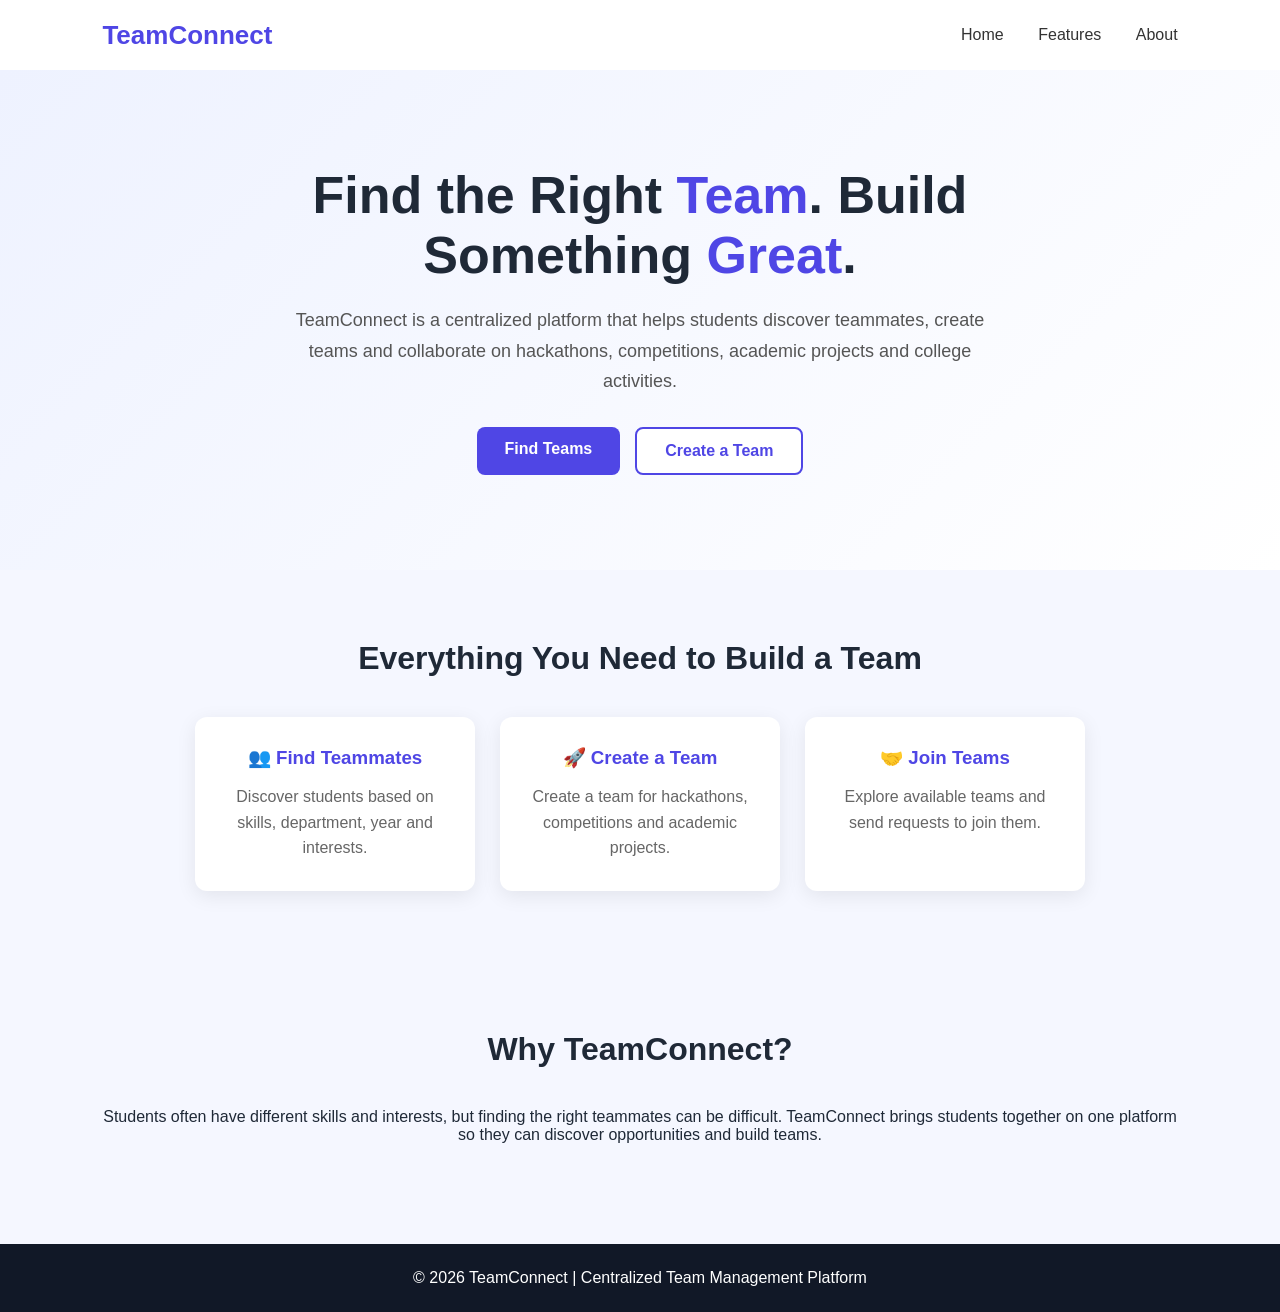
==== templates/index.html @ 35824f72 "Initial commit" ====
<!DOCTYPE html>
<html lang="en">

<head>
    <meta charset="UTF-8">
    <meta name="viewport" content="width=device-width, initial-scale=1.0">

    <title>TeamConnect</title>

    <style>

        * {
            margin: 0;
            padding: 0;
            box-sizing: border-box;
        }

        body {
            font-family: Arial, sans-serif;
            background: #f5f7ff;
            color: #1f2937;
        }

        /* Navigation */

        nav {
            height: 70px;
            background: white;

            display: flex;
            align-items: center;
            justify-content: space-between;

            padding: 0 8%;

            box-shadow: 0 2px 10px rgba(0, 0, 0, 0.08);
        }

        .logo {
            font-size: 26px;
            font-weight: bold;
            color: #4f46e5;
        }

        .nav-links a {
            text-decoration: none;
            color: #333;
            margin-left: 30px;
            font-weight: 500;
        }

        .nav-links a:hover {
            color: #4f46e5;
        }


        /* Hero Section */

        .hero {
            min-height: 500px;

            display: flex;
            flex-direction: column;

            justify-content: center;
            align-items: center;

            text-align: center;

            padding: 60px 20px;

            background: linear-gradient(
                135deg,
                #eef2ff,
                #ffffff
            );
        }

        .hero h1 {
            font-size: 52px;
            max-width: 850px;
            margin-bottom: 20px;
        }

        .hero h1 span {
            color: #4f46e5;
        }

        .hero p {
            max-width: 700px;
            font-size: 18px;
            line-height: 1.7;
            color: #555;
            margin-bottom: 30px;
        }


        /* Buttons */

        .buttons {
            display: flex;
            gap: 15px;
        }

        .btn {
            padding: 13px 28px;

            border-radius: 8px;

            text-decoration: none;

            font-weight: bold;

            display: inline-block;
        }

        .primary {
            background: #4f46e5;
            color: white;
        }

        .secondary {
            background: white;
            color: #4f46e5;

            border: 2px solid #4f46e5;
        }

        .primary:hover {
            background: #3730a3;
        }

        .secondary:hover {
            background: #eef2ff;
        }


        /* Features */

        .features {
            padding: 70px 8%;
            text-align: center;
        }

        .features h2 {
            font-size: 32px;
            margin-bottom: 40px;
        }

        .feature-container {
            display: flex;
            justify-content: center;
            gap: 25px;
            flex-wrap: wrap;
        }

        .card {
            background: white;

            width: 280px;

            padding: 30px;

            border-radius: 12px;

            box-shadow: 0 5px 20px rgba(0, 0, 0, 0.08);
        }

        .card h3 {
            margin-bottom: 15px;
            color: #4f46e5;
        }

        .card p {
            line-height: 1.6;
            color: #666;
        }


        /* Footer */

        footer {
            background: #111827;
            color: white;

            text-align: center;

            padding: 25px;

            margin-top: 30px;
        }

    </style>

</head>


<body>

    <!-- Navigation -->

    <nav>

        <div class="logo">
            TeamConnect
        </div>

        <div class="nav-links">
            <a href="/">Home</a>
            <a href="#features">Features</a>
            <a href="#about">About</a>
        </div>

    </nav>


    <!-- Hero Section -->

    <section class="hero">

        <h1>
            Find the Right
            <span>Team</span>.
            Build Something
            <span>Great</span>.
        </h1>

        <p>
            TeamConnect is a centralized platform that helps
            students discover teammates, create teams and
            collaborate on hackathons, competitions,
            academic projects and college activities.
        </p>

        <div class="buttons">

            <a href="/find-teams" class="btn primary">
    Find Teams
</a>

            <a href="#" class="btn secondary">
                Create a Team
            </a>

        </div>

    </section>


    <!-- Features -->

    <section class="features" id="features">

        <h2>
            Everything You Need to Build a Team
        </h2>

        <div class="feature-container">

            <div class="card">

                <h3>👥 Find Teammates</h3>

                <p>
                    Discover students based on skills,
                    department, year and interests.
                </p>

            </div>


            <div class="card">

                <h3>🚀 Create a Team</h3>

                <p>
                    Create a team for hackathons,
                    competitions and academic projects.
                </p>

            </div>


            <div class="card">

                <h3>🤝 Join Teams</h3>

                <p>
                    Explore available teams and
                    send requests to join them.
                </p>

            </div>

        </div>

    </section>


    <!-- About -->

    <section class="features" id="about">

        <h2>
            Why TeamConnect?
        </h2>

        <p>
            Students often have different skills and interests,
            but finding the right teammates can be difficult.
            TeamConnect brings students together on one platform
            so they can discover opportunities and build teams.
        </p>

    </section>


    <!-- Footer -->

    <footer>

        <p>
            © 2026 TeamConnect | Centralized Team Management Platform
        </p>

    </footer>

</body>

</html>
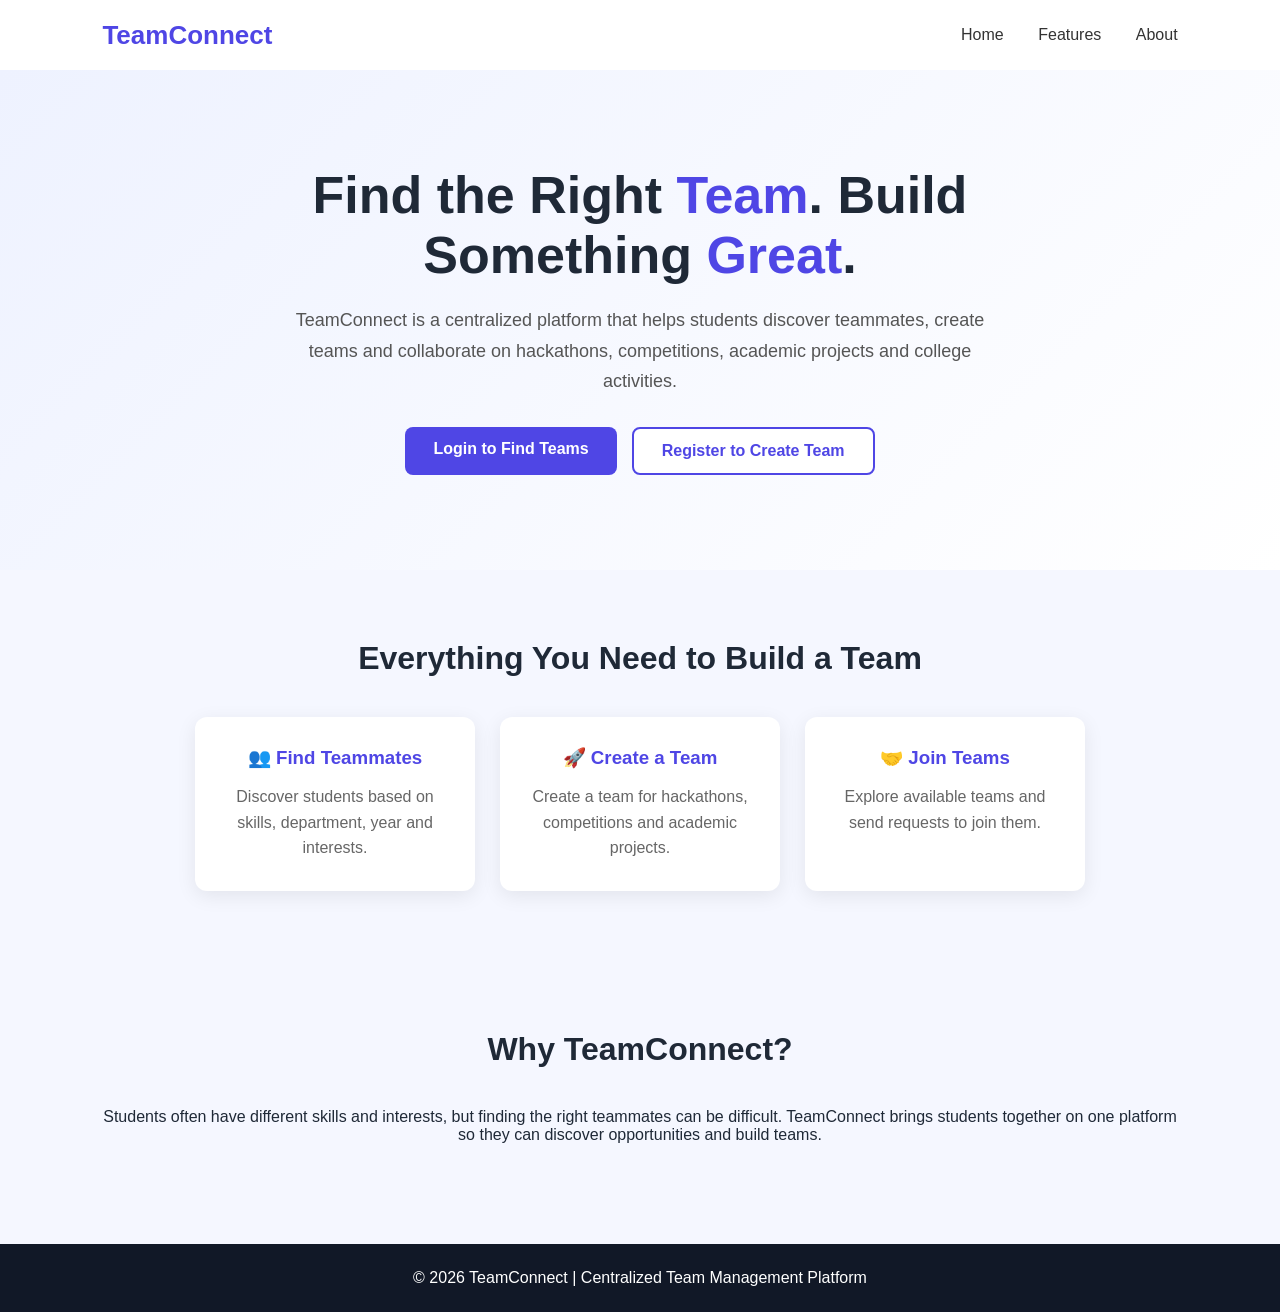
==== commit 317a3308: "added features" ====
--- a/templates/index.html
+++ b/templates/index.html
@@ -234,12 +234,12 @@
 
         <div class="buttons">
 
-            <a href="/find-teams" class="btn primary">
-    Find Teams
-</a>
-
-            <a href="#" class="btn secondary">
-                Create a Team
+            <a href="/login" class="btn primary">
+                Login to Find Teams
+            </a>
+
+            <a href="/register" class="btn secondary">
+                Register to Create Team
             </a>
 
         </div>
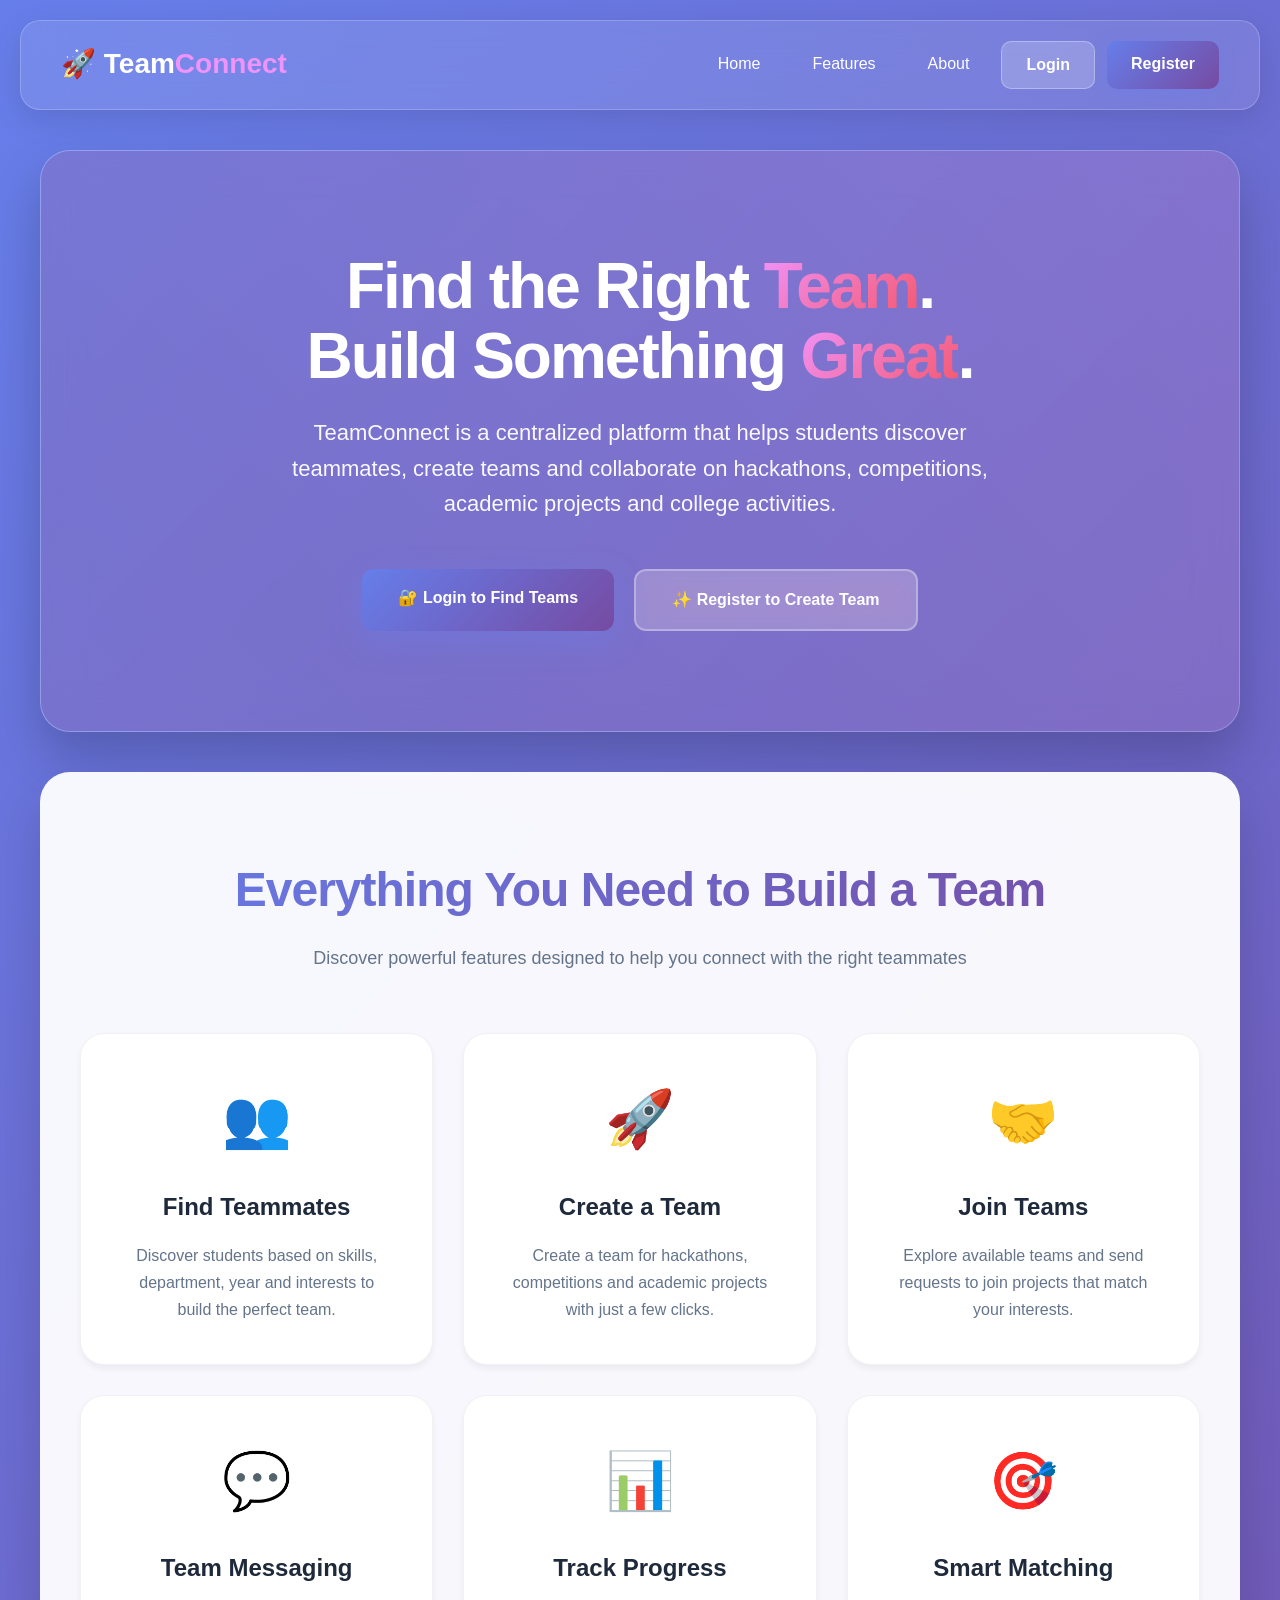
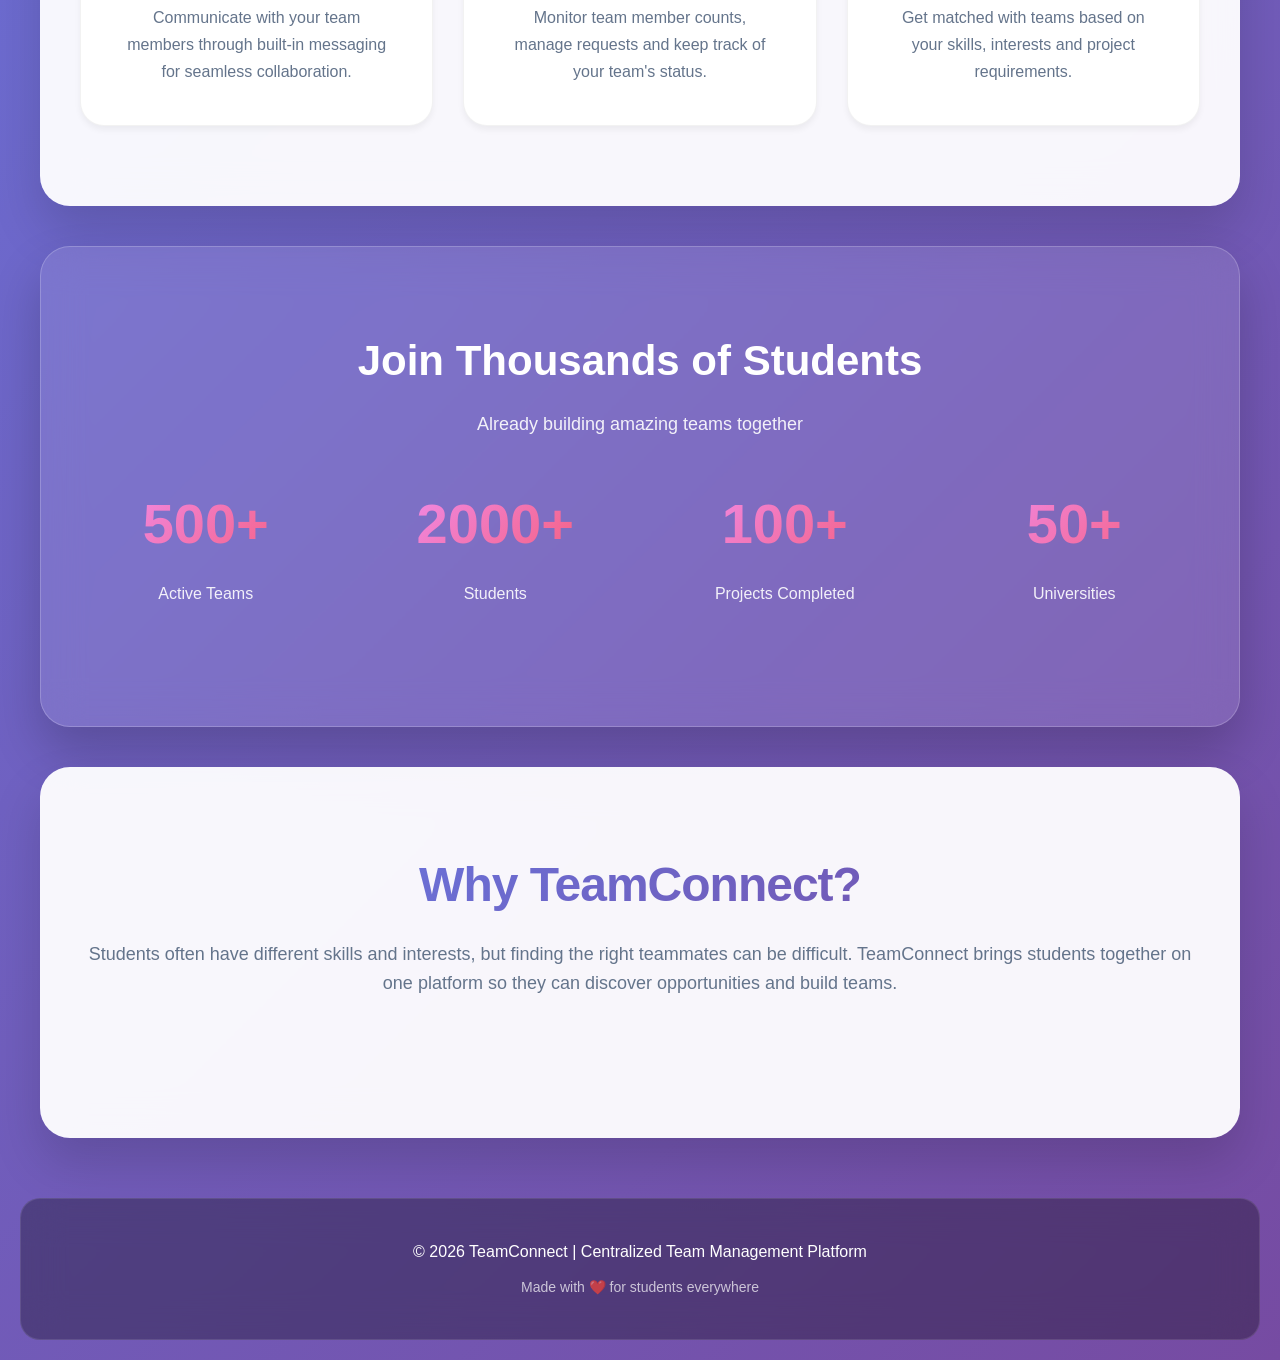
==== commit 45f760d0: "frontend add" ====
--- a/templates/index.html
+++ b/templates/index.html
@@ -5,191 +5,308 @@
     <meta charset="UTF-8">
     <meta name="viewport" content="width=device-width, initial-scale=1.0">
 
-    <title>TeamConnect</title>
+    <title>TeamConnect - Find Your Perfect Team</title>
+    <link rel="stylesheet" href="/static/css/style.css">
 
     <style>
-
         * {
             margin: 0;
             padding: 0;
             box-sizing: border-box;
         }
 
+        :root {
+            --primary: #6366f1;
+            --primary-dark: #4f46e5;
+            --secondary: #8b5cf6;
+            --accent: #ec4899;
+            --dark: #1e293b;
+            --light: #f8fafc;
+            --gray: #64748b;
+            --white: #ffffff;
+        }
+
         body {
-            font-family: Arial, sans-serif;
-            background: #f5f7ff;
-            color: #1f2937;
-        }
-
-        /* Navigation */
-
-        nav {
-            height: 70px;
+            font-family: 'Inter', -apple-system, BlinkMacSystemFont, 'Segoe UI', Roboto, sans-serif;
+            background: linear-gradient(135deg, #667eea 0%, #764ba2 100%);
+            min-height: 100vh;
+            padding: 20px;
+        }
+
+        @keyframes shimmer {
+            0% {
+                background-position: -200% 0;
+            }
+            100% {
+                background-position: 200% 0;
+            }
+        }
+
+        @keyframes float {
+            0%, 100% {
+                transform: translateY(0);
+            }
+            50% {
+                transform: translateY(-10px);
+            }
+        }
+
+        @keyframes gradientShift {
+            0% {
+                background-position: 0% 50%;
+            }
+            50% {
+                background-position: 100% 50%;
+            }
+            100% {
+                background-position: 0% 50%;
+            }
+        }
+
+        .landing-hero {
+            background: rgba(255, 255, 255, 0.1);
+            backdrop-filter: blur(20px);
+            -webkit-backdrop-filter: blur(20px);
+            border: 1px solid rgba(255, 255, 255, 0.2);
+            color: white;
+            padding: 100px 40px;
+            border-radius: 30px;
+            text-align: center;
+            margin: 40px auto;
+            max-width: 1200px;
+            box-shadow: 0 25px 50px rgba(0, 0, 0, 0.2);
+            position: relative;
+            overflow: hidden;
+        }
+
+        .landing-hero::before {
+            content: '';
+            position: absolute;
+            top: -50%;
+            left: -50%;
+            width: 200%;
+            height: 200%;
+            background: linear-gradient(45deg, #667eea, #764ba2, #f093fb, #667eea);
+            background-size: 400% 400%;
+            animation: gradientShift 15s ease infinite;
+            opacity: 0.3;
+        }
+
+        .landing-hero h1 {
+            font-size: 64px;
+            margin-bottom: 24px;
+            position: relative;
+            z-index: 1;
+            font-weight: 800;
+            letter-spacing: -2px;
+            line-height: 1.1;
+        }
+
+        .landing-hero h1 span {
+            background: linear-gradient(135deg, #f093fb 0%, #f5576c 100%);
+            -webkit-background-clip: text;
+            -webkit-text-fill-color: transparent;
+            background-clip: text;
+        }
+
+        .landing-hero p {
+            font-size: 22px;
+            opacity: 0.95;
+            margin-bottom: 48px;
+            position: relative;
+            z-index: 1;
+            max-width: 700px;
+            margin-left: auto;
+            margin-right: auto;
+            line-height: 1.6;
+        }
+
+        .hero-buttons {
+            display: flex;
+            gap: 20px;
+            justify-content: center;
+            position: relative;
+            z-index: 1;
+        }
+
+        .btn {
+            padding: 16px 36px;
+            border-radius: 12px;
+            text-decoration: none;
+            font-weight: 600;
+            font-size: 16px;
+            transition: all 0.3s ease;
+            cursor: pointer;
+            border: none;
+            position: relative;
+            overflow: hidden;
+        }
+
+        .btn-primary {
+            background: linear-gradient(135deg, #667eea 0%, #764ba2 100%);
+            color: white;
+            box-shadow: 0 10px 30px rgba(102, 126, 234, 0.4);
+        }
+
+        .btn-primary:hover {
+            transform: translateY(-4px);
+            box-shadow: 0 15px 40px rgba(102, 126, 234, 0.5);
+        }
+
+        .btn-secondary {
+            background: rgba(255, 255, 255, 0.2);
+            backdrop-filter: blur(10px);
+            color: white;
+            border: 2px solid rgba(255, 255, 255, 0.3);
+        }
+
+        .btn-secondary:hover {
+            background: rgba(255, 255, 255, 0.3);
+            transform: translateY(-4px);
+        }
+
+        .features-section {
+            background: rgba(255, 255, 255, 0.95);
+            backdrop-filter: blur(20px);
+            -webkit-backdrop-filter: blur(20px);
+            padding: 80px 40px;
+            margin: 40px auto;
+            max-width: 1200px;
+            border-radius: 30px;
+            box-shadow: 0 25px 50px rgba(0, 0, 0, 0.15);
+        }
+
+        .features-section h2 {
+            font-size: 48px;
+            text-align: center;
+            margin-bottom: 16px;
+            background: linear-gradient(135deg, #667eea 0%, #764ba2 100%);
+            -webkit-background-clip: text;
+            -webkit-text-fill-color: transparent;
+            background-clip: text;
+            font-weight: 800;
+            letter-spacing: -1px;
+        }
+
+        .features-section p.subtitle {
+            text-align: center;
+            color: var(--gray);
+            margin-bottom: 60px;
+            font-size: 18px;
+            line-height: 1.6;
+        }
+
+        .feature-grid {
+            display: grid;
+            grid-template-columns: repeat(auto-fit, minmax(320px, 1fr));
+            gap: 30px;
+        }
+
+        .feature-card {
             background: white;
-
-            display: flex;
-            align-items: center;
-            justify-content: space-between;
-
-            padding: 0 8%;
-
-            box-shadow: 0 2px 10px rgba(0, 0, 0, 0.08);
-        }
-
-        .logo {
-            font-size: 26px;
-            font-weight: bold;
-            color: #4f46e5;
-        }
-
-        .nav-links a {
-            text-decoration: none;
-            color: #333;
-            margin-left: 30px;
+            padding: 40px;
+            border-radius: 24px;
+            text-align: center;
+            transition: all 0.4s cubic-bezier(0.4, 0, 0.2, 1);
+            border: 1px solid rgba(0, 0, 0, 0.05);
+            box-shadow: 0 4px 6px rgba(0, 0, 0, 0.05);
+        }
+
+        .feature-card:hover {
+            transform: translateY(-12px);
+            box-shadow: 0 25px 50px rgba(0, 0, 0, 0.15);
+            border-color: rgba(102, 126, 234, 0.2);
+        }
+
+        .feature-card .icon {
+            font-size: 56px;
+            margin-bottom: 24px;
+            display: inline-block;
+            animation: float 3s ease-in-out infinite;
+        }
+
+        .feature-card h3 {
+            font-size: 24px;
+            margin-bottom: 16px;
+            color: var(--dark);
+            font-weight: 700;
+        }
+
+        .feature-card p {
+            color: var(--gray);
+            line-height: 1.7;
+            font-size: 16px;
+        }
+
+        .stats-section {
+            background: rgba(255, 255, 255, 0.1);
+            backdrop-filter: blur(20px);
+            -webkit-backdrop-filter: blur(20px);
+            border: 1px solid rgba(255, 255, 255, 0.2);
+            padding: 80px 40px;
+            margin: 40px auto;
+            max-width: 1200px;
+            border-radius: 30px;
+            color: white;
+            text-align: center;
+            box-shadow: 0 25px 50px rgba(0, 0, 0, 0.2);
+        }
+
+        .stats-section h2 {
+            font-size: 42px;
+            margin-bottom: 16px;
+            font-weight: 800;
+        }
+
+        .stats-section p {
+            font-size: 18px;
+            opacity: 0.9;
+            margin-bottom: 40px;
+        }
+
+        .stats-grid {
+            display: grid;
+            grid-template-columns: repeat(auto-fit, minmax(200px, 1fr));
+            gap: 40px;
+        }
+
+        .stat-item h3 {
+            font-size: 56px;
+            font-weight: 800;
+            margin-bottom: 12px;
+            background: linear-gradient(135deg, #f093fb 0%, #f5576c 100%);
+            -webkit-background-clip: text;
+            -webkit-text-fill-color: transparent;
+            background-clip: text;
+        }
+
+        .stat-item p {
+            font-size: 16px;
+            opacity: 0.9;
             font-weight: 500;
         }
 
-        .nav-links a:hover {
-            color: #4f46e5;
-        }
-
-
-        /* Hero Section */
-
-        .hero {
-            min-height: 500px;
-
-            display: flex;
-            flex-direction: column;
-
-            justify-content: center;
-            align-items: center;
-
-            text-align: center;
-
-            padding: 60px 20px;
-
-            background: linear-gradient(
-                135deg,
-                #eef2ff,
-                #ffffff
-            );
-        }
-
-        .hero h1 {
-            font-size: 52px;
-            max-width: 850px;
-            margin-bottom: 20px;
-        }
-
-        .hero h1 span {
-            color: #4f46e5;
-        }
-
-        .hero p {
-            max-width: 700px;
-            font-size: 18px;
-            line-height: 1.7;
-            color: #555;
-            margin-bottom: 30px;
-        }
-
-
-        /* Buttons */
-
-        .buttons {
-            display: flex;
-            gap: 15px;
-        }
-
-        .btn {
-            padding: 13px 28px;
-
-            border-radius: 8px;
-
-            text-decoration: none;
-
-            font-weight: bold;
-
-            display: inline-block;
-        }
-
-        .primary {
-            background: #4f46e5;
-            color: white;
-        }
-
-        .secondary {
-            background: white;
-            color: #4f46e5;
-
-            border: 2px solid #4f46e5;
-        }
-
-        .primary:hover {
-            background: #3730a3;
-        }
-
-        .secondary:hover {
-            background: #eef2ff;
-        }
-
-
-        /* Features */
-
-        .features {
-            padding: 70px 8%;
-            text-align: center;
-        }
-
-        .features h2 {
-            font-size: 32px;
-            margin-bottom: 40px;
-        }
-
-        .feature-container {
-            display: flex;
-            justify-content: center;
-            gap: 25px;
-            flex-wrap: wrap;
-        }
-
-        .card {
-            background: white;
-
-            width: 280px;
-
-            padding: 30px;
-
-            border-radius: 12px;
-
-            box-shadow: 0 5px 20px rgba(0, 0, 0, 0.08);
-        }
-
-        .card h3 {
-            margin-bottom: 15px;
-            color: #4f46e5;
-        }
-
-        .card p {
-            line-height: 1.6;
-            color: #666;
-        }
-
-
-        /* Footer */
-
-        footer {
-            background: #111827;
-            color: white;
-
-            text-align: center;
-
-            padding: 25px;
-
-            margin-top: 30px;
-        }
-
+        @media (max-width: 768px) {
+            .landing-hero h1 {
+                font-size: 42px;
+            }
+
+            .landing-hero p {
+                font-size: 18px;
+            }
+
+            .hero-buttons {
+                flex-direction: column;
+            }
+
+            .features-section h2 {
+                font-size: 36px;
+            }
+
+            .stats-section h2 {
+                font-size: 32px;
+            }
+        }
     </style>
 
 </head>
@@ -198,131 +315,124 @@
 <body>
 
     <!-- Navigation -->
-
-    <nav>
-
-        <div class="logo">
-            TeamConnect
+    <nav style="background: rgba(255, 255, 255, 0.1); backdrop-filter: blur(20px); -webkit-backdrop-filter: blur(20px); border: 1px solid rgba(255, 255, 255, 0.2); padding: 20px 40px; border-radius: 20px; margin-bottom: 40px; display: flex; justify-content: space-between; align-items: center; box-shadow: 0 10px 30px rgba(0, 0, 0, 0.1);">
+        <div style="font-size: 28px; font-weight: 800; color: white;">
+            🚀 Team<span style="color: #f093fb;">Connect</span>
         </div>
-
-        <div class="nav-links">
-            <a href="/">Home</a>
-            <a href="#features">Features</a>
-            <a href="#about">About</a>
+        <div style="display: flex; gap: 12px;">
+            <a href="/" style="color: white; text-decoration: none; padding: 10px 20px; border-radius: 10px; transition: all 0.3s ease; font-weight: 500;">Home</a>
+            <a href="#features" style="color: white; text-decoration: none; padding: 10px 20px; border-radius: 10px; transition: all 0.3s ease; font-weight: 500;">Features</a>
+            <a href="#about" style="color: white; text-decoration: none; padding: 10px 20px; border-radius: 10px; transition: all 0.3s ease; font-weight: 500;">About</a>
+            <a href="/login" style="background: rgba(255, 255, 255, 0.2); color: white; text-decoration: none; padding: 10px 24px; border-radius: 10px; transition: all 0.3s ease; font-weight: 600; border: 1px solid rgba(255, 255, 255, 0.3);">Login</a>
+            <a href="/register" style="background: linear-gradient(135deg, #667eea 0%, #764ba2 100%); color: white; text-decoration: none; padding: 10px 24px; border-radius: 10px; transition: all 0.3s ease; font-weight: 600; box-shadow: 0 4px 15px rgba(102, 126, 234, 0.4);">Register</a>
         </div>
-
     </nav>
 
-
     <!-- Hero Section -->
-
-    <section class="hero">
-
+    <section class="landing-hero">
         <h1>
-            Find the Right
-            <span>Team</span>.
-            Build Something
-            <span>Great</span>.
+            Find the Right <span>Team</span>.
+            <br>Build Something <span>Great</span>.
         </h1>
-
         <p>
             TeamConnect is a centralized platform that helps
             students discover teammates, create teams and
             collaborate on hackathons, competitions,
             academic projects and college activities.
         </p>
-
-        <div class="buttons">
-
-            <a href="/login" class="btn primary">
-                Login to Find Teams
+        <div class="hero-buttons">
+            <a href="/login" class="btn btn-primary">
+                🔐 Login to Find Teams
             </a>
-
-            <a href="/register" class="btn secondary">
-                Register to Create Team
+            <a href="/register" class="btn btn-secondary">
+                ✨ Register to Create Team
             </a>
-
         </div>
-
     </section>
 
-
-    <!-- Features -->
-
-    <section class="features" id="features">
-
-        <h2>
-            Everything You Need to Build a Team
-        </h2>
-
-        <div class="feature-container">
-
-            <div class="card">
-
-                <h3>👥 Find Teammates</h3>
-
-                <p>
-                    Discover students based on skills,
-                    department, year and interests.
-                </p>
-
-            </div>
-
-
-            <div class="card">
-
-                <h3>🚀 Create a Team</h3>
-
-                <p>
-                    Create a team for hackathons,
-                    competitions and academic projects.
-                </p>
-
-            </div>
-
-
-            <div class="card">
-
-                <h3>🤝 Join Teams</h3>
-
-                <p>
-                    Explore available teams and
-                    send requests to join them.
-                </p>
-
-            </div>
-
+    <!-- Features Section -->
+    <section class="features-section" id="features">
+        <h2>Everything You Need to Build a Team</h2>
+        <p class="subtitle">Discover powerful features designed to help you connect with the right teammates</p>
+
+        <div class="feature-grid">
+            <div class="feature-card">
+                <div class="icon">👥</div>
+                <h3>Find Teammates</h3>
+                <p>Discover students based on skills, department, year and interests to build the perfect team.</p>
+            </div>
+
+            <div class="feature-card">
+                <div class="icon">🚀</div>
+                <h3>Create a Team</h3>
+                <p>Create a team for hackathons, competitions and academic projects with just a few clicks.</p>
+            </div>
+
+            <div class="feature-card">
+                <div class="icon">🤝</div>
+                <h3>Join Teams</h3>
+                <p>Explore available teams and send requests to join projects that match your interests.</p>
+            </div>
+
+            <div class="feature-card">
+                <div class="icon">💬</div>
+                <h3>Team Messaging</h3>
+                <p>Communicate with your team members through built-in messaging for seamless collaboration.</p>
+            </div>
+
+            <div class="feature-card">
+                <div class="icon">📊</div>
+                <h3>Track Progress</h3>
+                <p>Monitor team member counts, manage requests and keep track of your team's status.</p>
+            </div>
+
+            <div class="feature-card">
+                <div class="icon">🎯</div>
+                <h3>Smart Matching</h3>
+                <p>Get matched with teams based on your skills, interests and project requirements.</p>
+            </div>
         </div>
-
     </section>
 
-
-    <!-- About -->
-
-    <section class="features" id="about">
-
-        <h2>
-            Why TeamConnect?
-        </h2>
-
-        <p>
+    <!-- Stats Section -->
+    <section class="stats-section">
+        <h2>Join Thousands of Students</h2>
+        <p>Already building amazing teams together</p>
+        <div class="stats-grid">
+            <div class="stat-item">
+                <h3>500+</h3>
+                <p>Active Teams</p>
+            </div>
+            <div class="stat-item">
+                <h3>2000+</h3>
+                <p>Students</p>
+            </div>
+            <div class="stat-item">
+                <h3>100+</h3>
+                <p>Projects Completed</p>
+            </div>
+            <div class="stat-item">
+                <h3>50+</h3>
+                <p>Universities</p>
+            </div>
+        </div>
+    </section>
+
+    <!-- About Section -->
+    <section class="features-section" id="about">
+        <h2>Why TeamConnect?</h2>
+        <p class="subtitle">
             Students often have different skills and interests,
             but finding the right teammates can be difficult.
             TeamConnect brings students together on one platform
             so they can discover opportunities and build teams.
         </p>
-
     </section>
 
-
     <!-- Footer -->
-
-    <footer>
-
-        <p>
-            © 2026 TeamConnect | Centralized Team Management Platform
-        </p>
-
+    <footer style="background: rgba(0, 0, 0, 0.3); backdrop-filter: blur(20px); -webkit-backdrop-filter: blur(20px); border: 1px solid rgba(255, 255, 255, 0.1); padding: 40px; margin-top: 60px; border-radius: 20px; text-align: center; color: white;">
+        <p style="font-size: 16px; font-weight: 500;">© 2026 TeamConnect | Centralized Team Management Platform</p>
+        <p style="margin-top: 12px; font-size: 14px; opacity: 0.7;">Made with ❤️ for students everywhere</p>
     </footer>
 
 </body>
--- a/static/css/style.css
+++ b/static/css/style.css
@@ -0,0 +1,573 @@
+/* ============================================
+   TeamConnect - Modern Design System
+   ============================================ */
+
+* {
+    margin: 0;
+    padding: 0;
+    box-sizing: border-box;
+}
+
+:root {
+    --primary: #6366f1;
+    --primary-dark: #3a32ce;
+    --primary-light: #818cf8;
+    --secondary: #8b5cf6;
+    --accent: #ec4899;
+    --success: #10b981;
+    --warning: #f59e0b;
+    --danger: #ef4444;
+    --dark: #1e293b;
+    --light: #f8fafc;
+    --gray: #64748b;
+    --white: #ffffff;
+    --gradient-1: linear-gradient(135deg, #667eea 0%, #764ba2 100%);
+    --gradient-2: linear-gradient(135deg, #f093fb 0%, #f5576c 100%);
+    --gradient-3: linear-gradient(135deg, #4facfe 0%, #00f2fe 100%);
+    --shadow-sm: 0 2px 4px rgba(0, 0, 0, 0.1);
+    --shadow-md: 0 4px 6px rgba(0, 0, 0, 0.1);
+    --shadow-lg: 0 10px 25px rgba(0, 0, 0, 0.15);
+    --shadow-xl: 0 20px 40px rgba(0, 0, 0, 0.2);
+}
+
+body {
+    font-family: 'Segoe UI', Tahoma, Geneva, Verdana, sans-serif;
+    color: var(--dark);
+    line-height: 1.6;
+    background: var(--light);
+}
+
+/* ============================================
+   Animations
+   ============================================ */
+
+@keyframes fadeIn {
+    from {
+        opacity: 0;
+        transform: translateY(20px);
+    }
+    to {
+        opacity: 1;
+        transform: translateY(0);
+    }
+}
+
+@keyframes slideIn {
+    from {
+        opacity: 0;
+        transform: translateX(-20px);
+    }
+    to {
+        opacity: 1;
+        transform: translateX(0);
+    }
+}
+
+@keyframes pulse {
+    0%, 100% {
+        transform: scale(1);
+    }
+    50% {
+        transform: scale(1.05);
+    }
+}
+
+@keyframes float {
+    0%, 100% {
+        transform: translateY(0);
+    }
+    50% {
+        transform: translateY(-10px);
+    }
+}
+
+@keyframes shimmer {
+    0% {
+        background-position: -200% 0;
+    }
+    100% {
+        background-position: 200% 0;
+    }
+}
+
+/* ============================================
+   Navigation
+   ============================================ */
+
+.navbar {
+    background: var(--white);
+    height: 70px;
+    display: flex;
+    align-items: center;
+    justify-content: space-between;
+    padding: 0 6%;
+    box-shadow: var(--shadow-md);
+    position: sticky;
+    top: 0;
+    z-index: 1000;
+    transition: all 0.3s ease;
+}
+
+.navbar.scrolled {
+    box-shadow: var(--shadow-lg);
+}
+
+.logo {
+    font-size: 28px;
+    font-weight: bold;
+    color: var(--primary);
+    display: flex;
+    align-items: center;
+    gap: 10px;
+    transition: transform 0.3s ease;
+}
+
+.logo:hover {
+    transform: scale(1.05);
+}
+
+.logo span {
+    color: var(--secondary);
+}
+
+.nav-links {
+    display: flex;
+    align-items: center;
+    gap: 8px;
+}
+
+.nav-links a {
+    text-decoration: none;
+    color: var(--gray);
+    padding: 10px 16px;
+    border-radius: 8px;
+    transition: all 0.3s ease;
+    font-size: 14px;
+    font-weight: 500;
+    position: relative;
+    overflow: hidden;
+}
+
+.nav-links a::before {
+    content: '';
+    position: absolute;
+    top: 0;
+    left: -100%;
+    width: 100%;
+    height: 100%;
+    background: var(--gradient-1);
+    transition: left 0.3s ease;
+    z-index: -1;
+}
+
+.nav-links a:hover {
+    color: var(--white);
+    transform: translateY(-2px);
+}
+
+.nav-links a:hover::before {
+    left: 0;
+}
+
+.nav-links .register {
+    background: var(--gradient-1);
+    color: var(--white) !important;
+}
+
+.nav-links .register:hover {
+    box-shadow: var(--shadow-md);
+}
+
+.nav-links .logout {
+    background: linear-gradient(135deg, #fee2e2 0%, #fecaca 100%);
+    color: var(--danger) !important;
+}
+
+.nav-links .logout:hover {
+    background: linear-gradient(135deg, #fecaca 0%, #fca5a5 100%);
+    box-shadow: var(--shadow-md);
+}
+
+/* ============================================
+   Buttons
+   ============================================ */
+
+.btn {
+    padding: 12px 28px;
+    border-radius: 10px;
+    text-decoration: none;
+    font-weight: 600;
+    display: inline-block;
+    transition: all 0.3s ease;
+    cursor: pointer;
+    border: none;
+    font-size: 15px;
+    position: relative;
+    overflow: hidden;
+}
+
+.btn::before {
+    content: '';
+    position: absolute;
+    top: 0;
+    left: -100%;
+    width: 100%;
+    height: 100%;
+    background: linear-gradient(90deg, transparent, rgba(255,255,255,0.3), transparent);
+    transition: left 0.5s ease;
+}
+
+.btn:hover::before {
+    left: 100%;
+}
+
+.btn-primary {
+    background: var(--gradient-1);
+    color: var(--white);
+    box-shadow: var(--shadow-md);
+}
+
+.btn-primary:hover {
+    transform: translateY(-3px);
+    box-shadow: var(--shadow-lg);
+}
+
+.btn-secondary {
+    background: var(--white);
+    color: var(--primary);
+    border: 2px solid var(--primary);
+}
+
+.btn-secondary:hover {
+    background: var(--primary);
+    color: var(--white);
+    transform: translateY(-3px);
+}
+
+.btn-success {
+    background: linear-gradient(135deg, #10b981 0%, #059669 100%);
+    color: var(--white);
+}
+
+.btn-success:hover {
+    transform: translateY(-3px);
+    box-shadow: var(--shadow-lg);
+}
+
+.btn-danger {
+    background: linear-gradient(135deg, #ef4444 0%, #dc2626 100%);
+    color: var(--white);
+}
+
+.btn-danger:hover {
+    transform: translateY(-3px);
+    box-shadow: var(--shadow-lg);
+}
+
+/* ============================================
+   Cards
+   ============================================ */
+
+.card {
+    background: var(--white);
+    border-radius: 16px;
+    padding: 30px;
+    box-shadow: var(--shadow-md);
+    transition: all 0.3s ease;
+    border: 1px solid rgba(0, 0, 0, 0.05);
+    animation: fadeIn 0.5s ease-in;
+}
+
+.card:hover {
+    transform: translateY(-8px);
+    box-shadow: var(--shadow-xl);
+}
+
+.card-icon {
+    width: 60px;
+    height: 60px;
+    display: flex;
+    align-items: center;
+    justify-content: center;
+    border-radius: 16px;
+    background: var(--gradient-1);
+    font-size: 28px;
+    margin-bottom: 20px;
+    animation: float 3s ease-in-out infinite;
+}
+
+.card h3 {
+    color: var(--dark);
+    margin-bottom: 12px;
+    font-size: 20px;
+}
+
+.card p {
+    color: var(--gray);
+    line-height: 1.6;
+    margin-bottom: 15px;
+}
+
+/* ============================================
+   Forms
+   ============================================ */
+
+.form-group {
+    margin-bottom: 20px;
+}
+
+.form-group label {
+    display: block;
+    margin-bottom: 8px;
+    color: var(--dark);
+    font-weight: 600;
+    font-size: 14px;
+}
+
+.form-group input,
+.form-group textarea,
+.form-group select {
+    width: 100%;
+    padding: 14px;
+    border: 2px solid #e2e8f0;
+    border-radius: 10px;
+    font-size: 15px;
+    transition: all 0.3s ease;
+    background: var(--white);
+}
+
+.form-group input:focus,
+.form-group textarea:focus,
+.form-group select:focus {
+    outline: none;
+    border-color: var(--primary);
+    box-shadow: 0 0 0 4px rgba(99, 102, 241, 0.1);
+}
+
+.form-group textarea {
+    resize: vertical;
+    min-height: 100px;
+}
+
+/* ============================================
+   Badges
+   ============================================ */
+
+.badge {
+    display: inline-block;
+    padding: 6px 14px;
+    border-radius: 20px;
+    font-size: 12px;
+    font-weight: 600;
+    text-transform: uppercase;
+    letter-spacing: 0.5px;
+}
+
+.badge-open {
+    background: linear-gradient(135deg, #d1fae5 0%, #a7f3d0 100%);
+    color: #059669;
+}
+
+.badge-almost-full {
+    background: linear-gradient(135deg, #fef3c7 0%, #fde68a 100%);
+    color: #d97706;
+}
+
+.badge-full {
+    background: linear-gradient(135deg, #fee2e2 0%, #fecaca 100%);
+    color: #dc2626;
+}
+
+.badge-pending {
+    background: linear-gradient(135deg, #dbeafe 0%, #bfdbfe 100%);
+    color: #2563eb;
+}
+
+.badge-approved {
+    background: linear-gradient(135deg, #d1fae5 0%, #a7f3d0 100%);
+    color: #059669;
+}
+
+.badge-rejected {
+    background: linear-gradient(135deg, #fee2e2 0%, #fecaca 100%);
+    color: #dc2626;
+}
+
+/* ============================================
+   Status Indicators
+   ============================================ */
+
+.status-indicator {
+    display: inline-flex;
+    align-items: center;
+    gap: 6px;
+    padding: 6px 12px;
+    border-radius: 20px;
+    font-size: 13px;
+    font-weight: 600;
+}
+
+.status-indicator::before {
+    content: '';
+    width: 8px;
+    height: 8px;
+    border-radius: 50%;
+    animation: pulse 2s ease-in-out infinite;
+}
+
+.status-indicator.online::before {
+    background: var(--success);
+}
+
+.status-indicator.offline::before {
+    background: var(--gray);
+}
+
+/* ============================================
+   Containers
+   ============================================ */
+
+.container {
+    max-width: 1200px;
+    margin: 0 auto;
+    padding: 40px 20px;
+}
+
+.hero {
+    background: var(--gradient-1);
+    color: var(--white);
+    padding: 80px 40px;
+    border-radius: 24px;
+    text-align: center;
+    margin-bottom: 40px;
+    box-shadow: var(--shadow-xl);
+    position: relative;
+    overflow: hidden;
+}
+
+.hero::before {
+    content: '';
+    position: absolute;
+    top: -50%;
+    left: -50%;
+    width: 200%;
+    height: 200%;
+    background: radial-gradient(circle, rgba(255,255,255,0.1) 0%, transparent 70%);
+    animation: shimmer 20s linear infinite;
+}
+
+.hero h1 {
+    font-size: 48px;
+    margin-bottom: 20px;
+    position: relative;
+    z-index: 1;
+}
+
+.hero p {
+    font-size: 18px;
+    opacity: 0.95;
+    margin-bottom: 30px;
+    position: relative;
+    z-index: 1;
+}
+
+/* ============================================
+   Responsive Design
+   ============================================ */
+
+@media (max-width: 768px) {
+    .navbar {
+        padding: 0 4%;
+        height: auto;
+        flex-direction: column;
+        gap: 15px;
+        padding: 15px 4%;
+    }
+
+    .nav-links {
+        flex-wrap: wrap;
+        justify-content: center;
+    }
+
+    .hero {
+        padding: 40px 20px;
+    }
+
+    .hero h1 {
+        font-size: 32px;
+    }
+
+    .container {
+        padding: 20px;
+    }
+}
+
+/* ============================================
+   Loading Spinner
+   ============================================ */
+
+.spinner {
+    width: 40px;
+    height: 40px;
+    border: 4px solid rgba(99, 102, 241, 0.2);
+    border-top-color: var(--primary);
+    border-radius: 50%;
+    animation: spin 1s linear infinite;
+}
+
+@keyframes spin {
+    to {
+        transform: rotate(360deg);
+    }
+}
+
+/* ============================================
+   Toast Notifications
+   ============================================ */
+
+.toast {
+    position: fixed;
+    top: 20px;
+    right: 20px;
+    padding: 16px 24px;
+    border-radius: 12px;
+    color: var(--white);
+    font-weight: 600;
+    z-index: 9999;
+    animation: slideIn 0.3s ease;
+    box-shadow: var(--shadow-lg);
+}
+
+.toast-success {
+    background: linear-gradient(135deg, #10b981 0%, #059669 100%);
+}
+
+.toast-error {
+    background: linear-gradient(135deg, #ef4444 0%, #dc2626 100%);
+}
+
+.toast-info {
+    background: linear-gradient(135deg, #3b82f6 0%, #2563eb 100%);
+}
+
+/* ============================================
+   Footer
+   ============================================ */
+
+footer {
+    background: var(--dark);
+    color: var(--white);
+    text-align: center;
+    padding: 30px;
+    margin-top: 60px;
+}
+
+footer a {
+    color: var(--primary-light);
+    text-decoration: none;
+    transition: color 0.3s ease;
+}
+
+footer a:hover {
+    color: var(--white);
+}
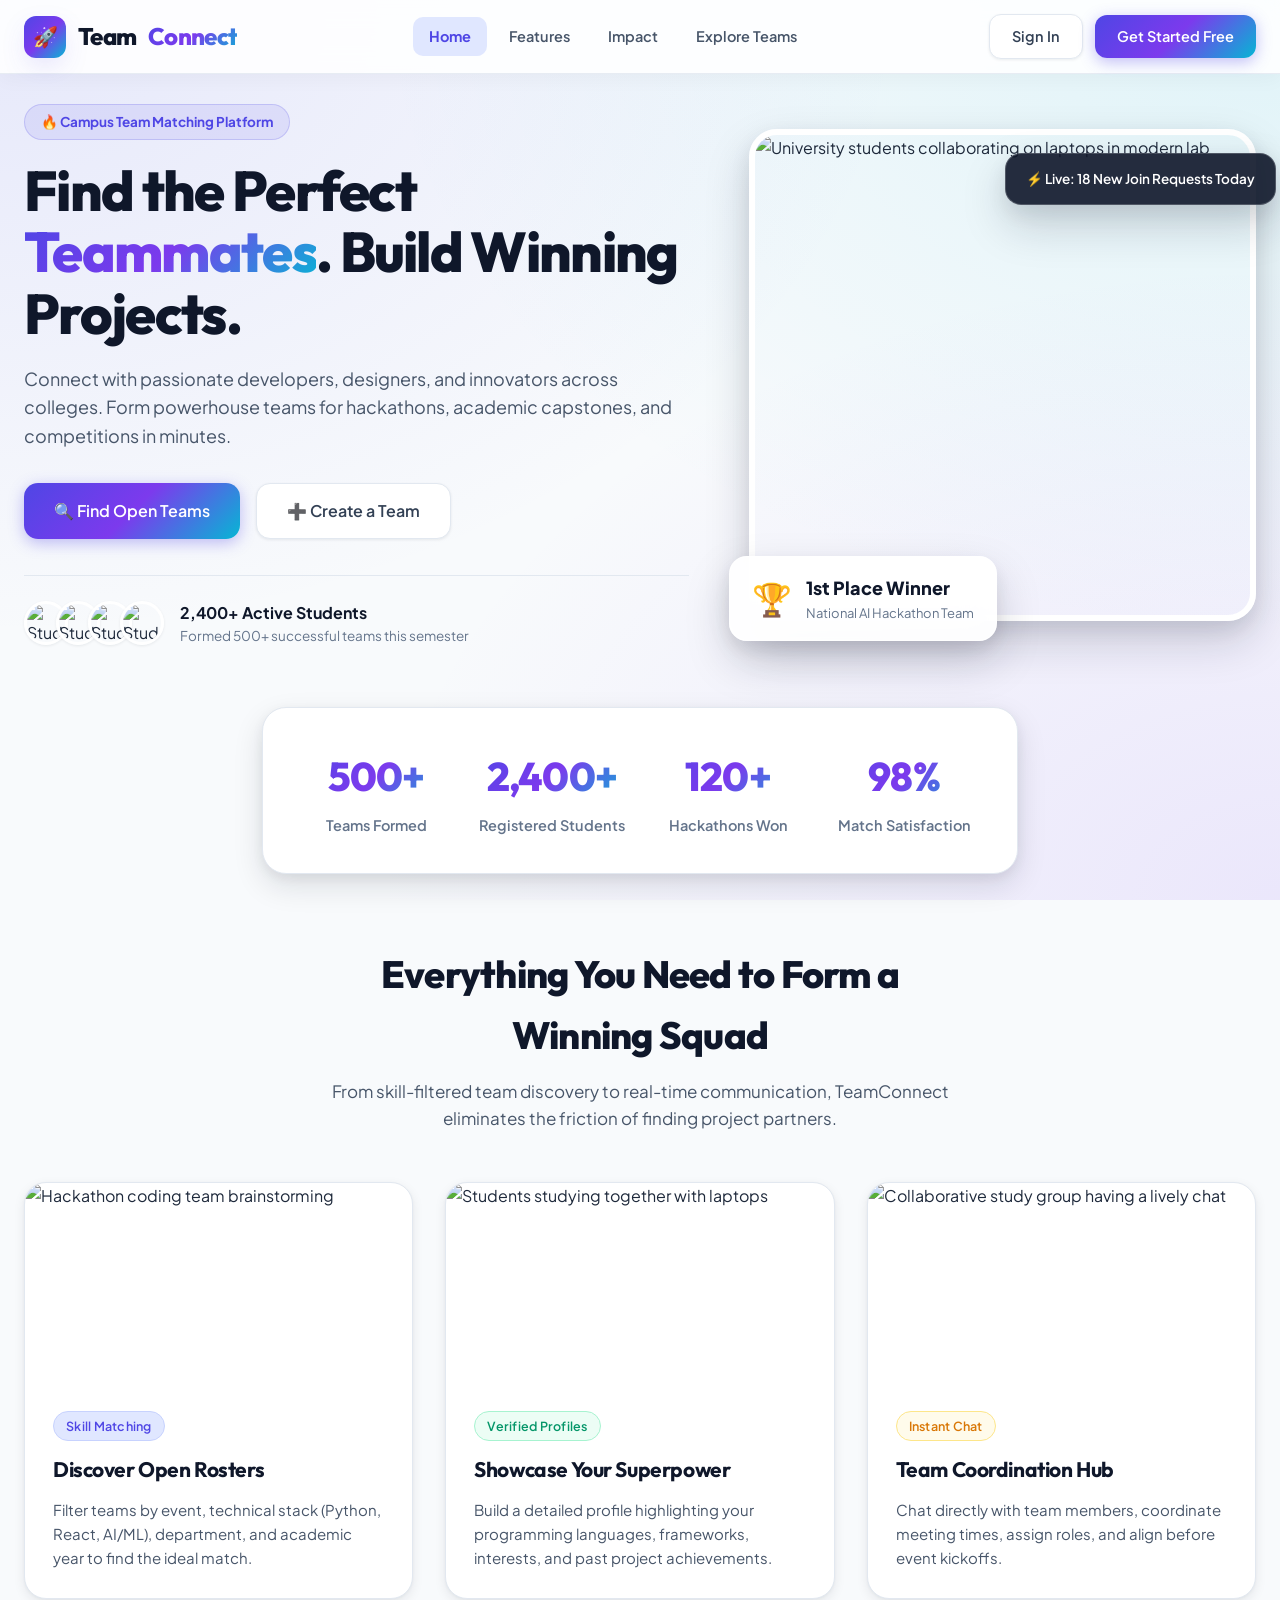
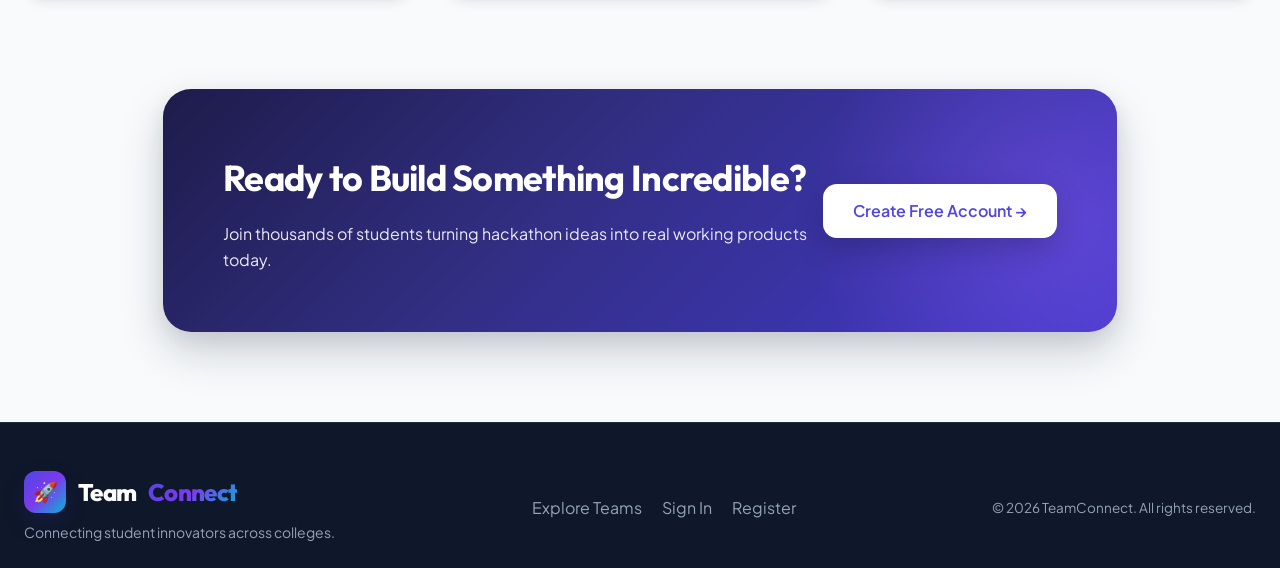
==== commit ccdbfbdf: "updated frontend" ====
--- a/templates/index.html
+++ b/templates/index.html
@@ -1,440 +1,461 @@
 <!DOCTYPE html>
 <html lang="en">
-
 <head>
     <meta charset="UTF-8">
     <meta name="viewport" content="width=device-width, initial-scale=1.0">
-
-    <title>TeamConnect - Find Your Perfect Team</title>
+    <title>TeamConnect — Find Your Dream Hackathon & Project Team</title>
     <link rel="stylesheet" href="/static/css/style.css">
-
     <style>
-        * {
-            margin: 0;
-            padding: 0;
-            box-sizing: border-box;
-        }
-
-        :root {
-            --primary: #6366f1;
-            --primary-dark: #4f46e5;
-            --secondary: #8b5cf6;
-            --accent: #ec4899;
-            --dark: #1e293b;
-            --light: #f8fafc;
-            --gray: #64748b;
-            --white: #ffffff;
-        }
-
-        body {
-            font-family: 'Inter', -apple-system, BlinkMacSystemFont, 'Segoe UI', Roboto, sans-serif;
-            background: linear-gradient(135deg, #667eea 0%, #764ba2 100%);
-            min-height: 100vh;
-            padding: 20px;
-        }
-
-        @keyframes shimmer {
-            0% {
-                background-position: -200% 0;
-            }
-            100% {
-                background-position: 200% 0;
-            }
-        }
-
-        @keyframes float {
-            0%, 100% {
-                transform: translateY(0);
-            }
-            50% {
-                transform: translateY(-10px);
-            }
-        }
-
-        @keyframes gradientShift {
-            0% {
-                background-position: 0% 50%;
-            }
-            50% {
-                background-position: 100% 50%;
-            }
-            100% {
-                background-position: 0% 50%;
-            }
-        }
-
-        .landing-hero {
-            background: rgba(255, 255, 255, 0.1);
-            backdrop-filter: blur(20px);
-            -webkit-backdrop-filter: blur(20px);
+        .hero-section {
+            max-width: 1320px;
+            margin: 30px auto 60px;
+            padding: 0 24px;
+            display: grid;
+            grid-template-columns: 1.15fr 0.85fr;
+            gap: 40px;
+            align-items: center;
+        }
+        .hero-left {
+            padding-right: 20px;
+        }
+        .hero-pill-badge {
+            display: inline-flex;
+            align-items: center;
+            gap: 8px;
+            padding: 6px 16px;
+            background: rgba(79, 70, 229, 0.1);
+            color: var(--primary);
+            border: 1px solid rgba(79, 70, 229, 0.2);
+            border-radius: 999px;
+            font-size: 13.5px;
+            font-weight: 700;
+            margin-bottom: 20px;
+        }
+        .hero-title {
+            font-size: 56px;
+            line-height: 1.1;
+            font-weight: 800;
+            color: var(--slate-900);
+            margin-bottom: 20px;
+            letter-spacing: -0.03em;
+        }
+        .hero-title span {
+            background: var(--grad-primary);
+            -webkit-background-clip: text;
+            -webkit-text-fill-color: transparent;
+            background-clip: text;
+        }
+        .hero-desc {
+            font-size: 18px;
+            color: var(--slate-600);
+            line-height: 1.6;
+            margin-bottom: 32px;
+        }
+        .hero-cta-group {
+            display: flex;
+            gap: 16px;
+            flex-wrap: wrap;
+            margin-bottom: 36px;
+        }
+        .hero-social-proof {
+            display: flex;
+            align-items: center;
+            gap: 16px;
+            padding-top: 24px;
+            border-top: 1px solid var(--slate-200);
+        }
+        .avatar-group {
+            display: flex;
+        }
+        .avatar-group img {
+            width: 44px;
+            height: 44px;
+            border-radius: 50%;
+            border: 3px solid white;
+            margin-left: -12px;
+            object-fit: cover;
+            box-shadow: var(--shadow-sm);
+        }
+        .avatar-group img:first-child {
+            margin-left: 0;
+        }
+        .hero-right {
+            position: relative;
+        }
+        .hero-image-card {
+            border-radius: 28px;
+            overflow: hidden;
+            box-shadow: var(--shadow-xl);
+            position: relative;
+            border: 6px solid var(--white);
+        }
+        .hero-image-card img {
+            width: 100%;
+            height: 480px;
+            object-fit: cover;
+            display: block;
+            transition: transform 0.5s ease;
+        }
+        .hero-image-card:hover img {
+            transform: scale(1.03);
+        }
+        .floating-stat-card {
+            position: absolute;
+            bottom: -20px;
+            left: -20px;
+            background: rgba(255, 255, 255, 0.95);
+            backdrop-filter: var(--glass-blur);
+            padding: 16px 22px;
+            border-radius: 18px;
+            box-shadow: var(--shadow-xl);
+            display: flex;
+            align-items: center;
+            gap: 14px;
+            border: 1px solid rgba(255, 255, 255, 0.8);
+            animation: tcFloat 4s ease-in-out infinite;
+        }
+        .floating-stat-card-2 {
+            position: absolute;
+            top: 24px;
+            right: -20px;
+            background: rgba(15, 23, 42, 0.9);
+            color: white;
+            padding: 14px 20px;
+            border-radius: 16px;
+            box-shadow: var(--shadow-xl);
+            display: flex;
+            align-items: center;
+            gap: 12px;
+            font-size: 13.5px;
+            font-weight: 600;
             border: 1px solid rgba(255, 255, 255, 0.2);
-            color: white;
-            padding: 100px 40px;
-            border-radius: 30px;
+            animation: tcFloat 5s ease-in-out infinite reverse;
+        }
+        @keyframes tcFloat {
+            0%, 100% { transform: translateY(0); }
+            50% { transform: translateY(-8px); }
+        }
+
+        /* Stats Strip */
+        .stats-strip {
+            max-width: 1320px;
+            margin: 0 auto 70px;
+            padding: 0 24px;
+        }
+        .stats-grid {
+            background: var(--white);
+            border-radius: 24px;
+            padding: 36px 40px;
+            box-shadow: var(--shadow-lg);
+            border: 1px solid var(--slate-200);
+            display: grid;
+            grid-template-columns: repeat(4, 1fr);
+            gap: 30px;
             text-align: center;
-            margin: 40px auto;
-            max-width: 1200px;
-            box-shadow: 0 25px 50px rgba(0, 0, 0, 0.2);
+        }
+        .stat-box h3 {
+            font-size: 40px;
+            font-weight: 800;
+            background: var(--grad-primary);
+            -webkit-background-clip: text;
+            -webkit-text-fill-color: transparent;
+            margin-bottom: 6px;
+        }
+        .stat-box p {
+            color: var(--slate-500);
+            font-size: 14.5px;
+            font-weight: 600;
+        }
+
+        /* Features Section */
+        .section-header {
+            text-align: center;
+            max-width: 700px;
+            margin: 0 auto 50px;
+            padding: 0 20px;
+        }
+        .section-header h2 {
+            font-size: 38px;
+            font-weight: 800;
+            color: var(--slate-900);
+            margin-bottom: 12px;
+        }
+        .section-header p {
+            font-size: 17px;
+            color: var(--slate-600);
+        }
+        .features-grid {
+            max-width: 1320px;
+            margin: 0 auto 90px;
+            padding: 0 24px;
+            display: grid;
+            grid-template-columns: repeat(3, 1fr);
+            gap: 32px;
+        }
+        .feature-card {
+            background: var(--white);
+            border-radius: 22px;
+            overflow: hidden;
+            border: 1px solid var(--slate-200);
+            box-shadow: var(--shadow-md);
+            transition: all 0.35s ease;
+            display: flex;
+            flex-direction: column;
+        }
+        .feature-card:hover {
+            transform: translateY(-8px);
+            box-shadow: var(--shadow-xl);
+            border-color: rgba(79, 70, 229, 0.3);
+        }
+        .feature-card-img {
+            height: 200px;
+            width: 100%;
+            object-fit: cover;
+        }
+        .feature-card-body {
+            padding: 28px;
+            flex: 1;
+            display: flex;
+            flex-direction: column;
+        }
+        .feature-card-body h3 {
+            font-size: 21px;
+            margin-bottom: 12px;
+            color: var(--slate-900);
+        }
+        .feature-card-body p {
+            color: var(--slate-600);
+            font-size: 15px;
+            line-height: 1.6;
+        }
+
+        /* Banner CTA */
+        .cta-box {
+            max-width: 1320px;
+            margin: 0 auto 90px;
+            padding: 0 24px;
+        }
+        .cta-inner {
+            background: var(--grad-hero);
+            border-radius: 28px;
+            padding: 60px;
             position: relative;
             overflow: hidden;
-        }
-
-        .landing-hero::before {
+            display: flex;
+            align-items: center;
+            justify-content: space-between;
+            color: white;
+            box-shadow: var(--shadow-xl);
+        }
+        .cta-inner::before {
             content: '';
             position: absolute;
             top: -50%;
-            left: -50%;
-            width: 200%;
-            height: 200%;
-            background: linear-gradient(45deg, #667eea, #764ba2, #f093fb, #667eea);
-            background-size: 400% 400%;
-            animation: gradientShift 15s ease infinite;
-            opacity: 0.3;
-        }
-
-        .landing-hero h1 {
-            font-size: 64px;
-            margin-bottom: 24px;
-            position: relative;
-            z-index: 1;
-            font-weight: 800;
-            letter-spacing: -2px;
-            line-height: 1.1;
-        }
-
-        .landing-hero h1 span {
-            background: linear-gradient(135deg, #f093fb 0%, #f5576c 100%);
-            -webkit-background-clip: text;
-            -webkit-text-fill-color: transparent;
-            background-clip: text;
-        }
-
-        .landing-hero p {
-            font-size: 22px;
-            opacity: 0.95;
-            margin-bottom: 48px;
-            position: relative;
-            z-index: 1;
-            max-width: 700px;
-            margin-left: auto;
-            margin-right: auto;
-            line-height: 1.6;
-        }
-
-        .hero-buttons {
-            display: flex;
-            gap: 20px;
-            justify-content: center;
-            position: relative;
-            z-index: 1;
-        }
-
-        .btn {
-            padding: 16px 36px;
-            border-radius: 12px;
-            text-decoration: none;
-            font-weight: 600;
-            font-size: 16px;
-            transition: all 0.3s ease;
-            cursor: pointer;
-            border: none;
-            position: relative;
-            overflow: hidden;
-        }
-
-        .btn-primary {
-            background: linear-gradient(135deg, #667eea 0%, #764ba2 100%);
-            color: white;
-            box-shadow: 0 10px 30px rgba(102, 126, 234, 0.4);
-        }
-
-        .btn-primary:hover {
-            transform: translateY(-4px);
-            box-shadow: 0 15px 40px rgba(102, 126, 234, 0.5);
-        }
-
-        .btn-secondary {
-            background: rgba(255, 255, 255, 0.2);
-            backdrop-filter: blur(10px);
-            color: white;
-            border: 2px solid rgba(255, 255, 255, 0.3);
-        }
-
-        .btn-secondary:hover {
-            background: rgba(255, 255, 255, 0.3);
-            transform: translateY(-4px);
-        }
-
-        .features-section {
-            background: rgba(255, 255, 255, 0.95);
-            backdrop-filter: blur(20px);
-            -webkit-backdrop-filter: blur(20px);
-            padding: 80px 40px;
-            margin: 40px auto;
-            max-width: 1200px;
-            border-radius: 30px;
-            box-shadow: 0 25px 50px rgba(0, 0, 0, 0.15);
-        }
-
-        .features-section h2 {
-            font-size: 48px;
-            text-align: center;
-            margin-bottom: 16px;
-            background: linear-gradient(135deg, #667eea 0%, #764ba2 100%);
-            -webkit-background-clip: text;
-            -webkit-text-fill-color: transparent;
-            background-clip: text;
-            font-weight: 800;
-            letter-spacing: -1px;
-        }
-
-        .features-section p.subtitle {
-            text-align: center;
-            color: var(--gray);
-            margin-bottom: 60px;
-            font-size: 18px;
-            line-height: 1.6;
-        }
-
-        .feature-grid {
-            display: grid;
-            grid-template-columns: repeat(auto-fit, minmax(320px, 1fr));
-            gap: 30px;
-        }
-
-        .feature-card {
-            background: white;
-            padding: 40px;
-            border-radius: 24px;
-            text-align: center;
-            transition: all 0.4s cubic-bezier(0.4, 0, 0.2, 1);
-            border: 1px solid rgba(0, 0, 0, 0.05);
-            box-shadow: 0 4px 6px rgba(0, 0, 0, 0.05);
-        }
-
-        .feature-card:hover {
-            transform: translateY(-12px);
-            box-shadow: 0 25px 50px rgba(0, 0, 0, 0.15);
-            border-color: rgba(102, 126, 234, 0.2);
-        }
-
-        .feature-card .icon {
-            font-size: 56px;
-            margin-bottom: 24px;
-            display: inline-block;
-            animation: float 3s ease-in-out infinite;
-        }
-
-        .feature-card h3 {
-            font-size: 24px;
-            margin-bottom: 16px;
-            color: var(--dark);
-            font-weight: 700;
-        }
-
-        .feature-card p {
-            color: var(--gray);
-            line-height: 1.7;
-            font-size: 16px;
-        }
-
-        .stats-section {
-            background: rgba(255, 255, 255, 0.1);
-            backdrop-filter: blur(20px);
-            -webkit-backdrop-filter: blur(20px);
-            border: 1px solid rgba(255, 255, 255, 0.2);
-            padding: 80px 40px;
-            margin: 40px auto;
-            max-width: 1200px;
-            border-radius: 30px;
-            color: white;
-            text-align: center;
-            box-shadow: 0 25px 50px rgba(0, 0, 0, 0.2);
-        }
-
-        .stats-section h2 {
-            font-size: 42px;
-            margin-bottom: 16px;
-            font-weight: 800;
-        }
-
-        .stats-section p {
-            font-size: 18px;
-            opacity: 0.9;
-            margin-bottom: 40px;
-        }
-
-        .stats-grid {
-            display: grid;
-            grid-template-columns: repeat(auto-fit, minmax(200px, 1fr));
-            gap: 40px;
-        }
-
-        .stat-item h3 {
-            font-size: 56px;
-            font-weight: 800;
-            margin-bottom: 12px;
-            background: linear-gradient(135deg, #f093fb 0%, #f5576c 100%);
-            -webkit-background-clip: text;
-            -webkit-text-fill-color: transparent;
-            background-clip: text;
-        }
-
-        .stat-item p {
-            font-size: 16px;
-            opacity: 0.9;
-            font-weight: 500;
-        }
-
-        @media (max-width: 768px) {
-            .landing-hero h1 {
+            right: -20%;
+            width: 500px;
+            height: 500px;
+            background: radial-gradient(circle, rgba(139, 92, 246, 0.4) 0%, transparent 70%);
+            border-radius: 50%;
+        }
+
+        @media (max-width: 1024px) {
+            .hero-section {
+                grid-template-columns: 1fr;
+                text-align: center;
+            }
+            .hero-title {
                 font-size: 42px;
             }
-
-            .landing-hero p {
-                font-size: 18px;
-            }
-
-            .hero-buttons {
+            .hero-left {
+                padding-right: 0;
+            }
+            .hero-cta-group, .hero-social-proof {
+                justify-content: center;
+            }
+            .stats-grid {
+                grid-template-columns: repeat(2, 1fr);
+            }
+            .features-grid {
+                grid-template-columns: 1fr;
+            }
+            .cta-inner {
                 flex-direction: column;
-            }
-
-            .features-section h2 {
-                font-size: 36px;
-            }
-
-            .stats-section h2 {
-                font-size: 32px;
+                text-align: center;
+                gap: 30px;
+                padding: 40px 24px;
             }
         }
     </style>
-
 </head>
-
-
 <body>
 
-    <!-- Navigation -->
-    <nav style="background: rgba(255, 255, 255, 0.1); backdrop-filter: blur(20px); -webkit-backdrop-filter: blur(20px); border: 1px solid rgba(255, 255, 255, 0.2); padding: 20px 40px; border-radius: 20px; margin-bottom: 40px; display: flex; justify-content: space-between; align-items: center; box-shadow: 0 10px 30px rgba(0, 0, 0, 0.1);">
-        <div style="font-size: 28px; font-weight: 800; color: white;">
-            🚀 Team<span style="color: #f093fb;">Connect</span>
-        </div>
-        <div style="display: flex; gap: 12px;">
-            <a href="/" style="color: white; text-decoration: none; padding: 10px 20px; border-radius: 10px; transition: all 0.3s ease; font-weight: 500;">Home</a>
-            <a href="#features" style="color: white; text-decoration: none; padding: 10px 20px; border-radius: 10px; transition: all 0.3s ease; font-weight: 500;">Features</a>
-            <a href="#about" style="color: white; text-decoration: none; padding: 10px 20px; border-radius: 10px; transition: all 0.3s ease; font-weight: 500;">About</a>
-            <a href="/login" style="background: rgba(255, 255, 255, 0.2); color: white; text-decoration: none; padding: 10px 24px; border-radius: 10px; transition: all 0.3s ease; font-weight: 600; border: 1px solid rgba(255, 255, 255, 0.3);">Login</a>
-            <a href="/register" style="background: linear-gradient(135deg, #667eea 0%, #764ba2 100%); color: white; text-decoration: none; padding: 10px 24px; border-radius: 10px; transition: all 0.3s ease; font-weight: 600; box-shadow: 0 4px 15px rgba(102, 126, 234, 0.4);">Register</a>
-        </div>
-    </nav>
+    <!-- Sticky Navigation Bar -->
+    <header class="tc-navbar">
+        <div class="tc-nav-container">
+            <a href="/" class="tc-logo">
+                <div class="tc-logo-badge">🚀</div>
+                Team<span>Connect</span>
+            </a>
+            <nav class="tc-nav-links">
+                <a href="/" class="tc-nav-link active">Home</a>
+                <a href="#features" class="tc-nav-link">Features</a>
+                <a href="#stats" class="tc-nav-link">Impact</a>
+                <a href="/find-teams" class="tc-nav-link">Explore Teams</a>
+            </nav>
+            <div class="tc-nav-actions">
+                <a href="/login" class="tc-btn tc-btn-secondary">Sign In</a>
+                <a href="/register" class="tc-btn tc-btn-primary">Get Started Free</a>
+            </div>
+        </div>
+    </header>
 
     <!-- Hero Section -->
-    <section class="landing-hero">
-        <h1>
-            Find the Right <span>Team</span>.
-            <br>Build Something <span>Great</span>.
-        </h1>
-        <p>
-            TeamConnect is a centralized platform that helps
-            students discover teammates, create teams and
-            collaborate on hackathons, competitions,
-            academic projects and college activities.
-        </p>
-        <div class="hero-buttons">
-            <a href="/login" class="btn btn-primary">
-                🔐 Login to Find Teams
-            </a>
-            <a href="/register" class="btn btn-secondary">
-                ✨ Register to Create Team
-            </a>
+    <section class="hero-section">
+        <div class="hero-left">
+            <div class="hero-pill-badge">
+                <span>🔥 Campus Team Matching Platform</span>
+            </div>
+            <h1 class="hero-title">
+                Find the Perfect <span>Teammates</span>. Build Winning Projects.
+            </h1>
+            <p class="hero-desc">
+                Connect with passionate developers, designers, and innovators across colleges. 
+                Form powerhouse teams for hackathons, academic capstones, and competitions in minutes.
+            </p>
+            <div class="hero-cta-group">
+                <a href="/find-teams" class="tc-btn tc-btn-primary tc-btn-lg">
+                    <span>🔍 Find Open Teams</span>
+                </a>
+                <a href="/create-team" class="tc-btn tc-btn-secondary tc-btn-lg">
+                    <span>➕ Create a Team</span>
+                </a>
+            </div>
+            <div class="hero-social-proof">
+                <div class="avatar-group">
+                    <img src="https://images.unsplash.com/photo-1534528741775-53994a69daeb?auto=format&fit=crop&w=150&q=80" alt="Student">
+                    <img src="https://images.unsplash.com/photo-1539571696357-5a69c17a67c6?auto=format&fit=crop&w=150&q=80" alt="Student">
+                    <img src="https://images.unsplash.com/photo-1507003211169-0a1dd7228f2d?auto=format&fit=crop&w=150&q=80" alt="Student">
+                    <img src="https://images.unsplash.com/photo-1494790108377-be9c29b29330?auto=format&fit=crop&w=150&q=80" alt="Student">
+                </div>
+                <div>
+                    <div style="font-weight: 700; color: var(--slate-900);">2,400+ Active Students</div>
+                    <div style="font-size: 13.5px; color: var(--slate-500);">Formed 500+ successful teams this semester</div>
+                </div>
+            </div>
+        </div>
+        
+        <div class="hero-right">
+            <div class="hero-image-card">
+                <img src="https://images.unsplash.com/photo-1522071820081-009f0129c71c?auto=format&fit=crop&w=1200&q=80" alt="University students collaborating on laptops in modern lab">
+            </div>
+            <div class="floating-stat-card">
+                <div style="font-size: 32px;">🏆</div>
+                <div>
+                    <div style="font-weight: 800; font-size: 18px; color: var(--slate-900);">1st Place Winner</div>
+                    <div style="font-size: 13px; color: var(--slate-500);">National AI Hackathon Team</div>
+                </div>
+            </div>
+            <div class="floating-stat-card-2">
+                <span>⚡ Live: 18 New Join Requests Today</span>
+            </div>
         </div>
     </section>
 
-    <!-- Features Section -->
+    <!-- Stats Strip -->
+    <section class="stats-strip" id="stats">
+        <div class="stats-grid">
+            <div class="stat-box">
+                <h3>500+</h3>
+                <p>Teams Formed</p>
+            </div>
+            <div class="stat-box">
+                <h3>2,400+</h3>
+                <p>Registered Students</p>
+            </div>
+            <div class="stat-box">
+                <h3>120+</h3>
+                <p>Hackathons Won</p>
+            </div>
+            <div class="stat-box">
+                <h3>98%</h3>
+                <p>Match Satisfaction</p>
+            </div>
+        </div>
+    </section>
+
+    <!-- Features Section with High-Resolution Photography -->
     <section class="features-section" id="features">
-        <h2>Everything You Need to Build a Team</h2>
-        <p class="subtitle">Discover powerful features designed to help you connect with the right teammates</p>
-
-        <div class="feature-grid">
+        <div class="section-header">
+            <h2>Everything You Need to Form a Winning Squad</h2>
+            <p>From skill-filtered team discovery to real-time communication, TeamConnect eliminates the friction of finding project partners.</p>
+        </div>
+
+        <div class="features-grid">
+            <!-- Card 1 -->
             <div class="feature-card">
-                <div class="icon">👥</div>
-                <h3>Find Teammates</h3>
-                <p>Discover students based on skills, department, year and interests to build the perfect team.</p>
-            </div>
-
+                <img class="feature-card-img" src="https://images.unsplash.com/photo-1531482615713-2afd69097998?auto=format&fit=crop&w=800&q=80" alt="Hackathon coding team brainstorming">
+                <div class="feature-card-body">
+                    <div class="tc-badge tc-badge-primary" style="margin-bottom: 12px; align-self: flex-start;">Skill Matching</div>
+                    <h3>Discover Open Rosters</h3>
+                    <p>Filter teams by event, technical stack (Python, React, AI/ML), department, and academic year to find the ideal match.</p>
+                </div>
+            </div>
+
+            <!-- Card 2 -->
             <div class="feature-card">
-                <div class="icon">🚀</div>
-                <h3>Create a Team</h3>
-                <p>Create a team for hackathons, competitions and academic projects with just a few clicks.</p>
-            </div>
-
+                <img class="feature-card-img" src="https://images.unsplash.com/photo-1523240795612-9a054b0db644?auto=format&fit=crop&w=800&q=80" alt="Students studying together with laptops">
+                <div class="feature-card-body">
+                    <div class="tc-badge tc-badge-open" style="margin-bottom: 12px; align-self: flex-start;">Verified Profiles</div>
+                    <h3>Showcase Your Superpower</h3>
+                    <p>Build a detailed profile highlighting your programming languages, frameworks, interests, and past project achievements.</p>
+                </div>
+            </div>
+
+            <!-- Card 3 -->
             <div class="feature-card">
-                <div class="icon">🤝</div>
-                <h3>Join Teams</h3>
-                <p>Explore available teams and send requests to join projects that match your interests.</p>
-            </div>
-
-            <div class="feature-card">
-                <div class="icon">💬</div>
-                <h3>Team Messaging</h3>
-                <p>Communicate with your team members through built-in messaging for seamless collaboration.</p>
-            </div>
-
-            <div class="feature-card">
-                <div class="icon">📊</div>
-                <h3>Track Progress</h3>
-                <p>Monitor team member counts, manage requests and keep track of your team's status.</p>
-            </div>
-
-            <div class="feature-card">
-                <div class="icon">🎯</div>
-                <h3>Smart Matching</h3>
-                <p>Get matched with teams based on your skills, interests and project requirements.</p>
+                <img class="feature-card-img" src="https://images.unsplash.com/photo-1517245386807-bb43f82c33c4?auto=format&fit=crop&w=800&q=80" alt="Collaborative study group having a lively chat">
+                <div class="feature-card-body">
+                    <div class="tc-badge tc-badge-warning" style="margin-bottom: 12px; align-self: flex-start;">Instant Chat</div>
+                    <h3>Team Coordination Hub</h3>
+                    <p>Chat directly with team members, coordinate meeting times, assign roles, and align before event kickoffs.</p>
+                </div>
             </div>
         </div>
     </section>
 
-    <!-- Stats Section -->
-    <section class="stats-section">
-        <h2>Join Thousands of Students</h2>
-        <p>Already building amazing teams together</p>
-        <div class="stats-grid">
-            <div class="stat-item">
-                <h3>500+</h3>
-                <p>Active Teams</p>
-            </div>
-            <div class="stat-item">
-                <h3>2000+</h3>
-                <p>Students</p>
-            </div>
-            <div class="stat-item">
-                <h3>100+</h3>
-                <p>Projects Completed</p>
-            </div>
-            <div class="stat-item">
-                <h3>50+</h3>
-                <p>Universities</p>
-            </div>
-        </div>
-    </section>
-
-    <!-- About Section -->
-    <section class="features-section" id="about">
-        <h2>Why TeamConnect?</h2>
-        <p class="subtitle">
-            Students often have different skills and interests,
-            but finding the right teammates can be difficult.
-            TeamConnect brings students together on one platform
-            so they can discover opportunities and build teams.
-        </p>
-    </section>
-
-    <!-- Footer -->
-    <footer style="background: rgba(0, 0, 0, 0.3); backdrop-filter: blur(20px); -webkit-backdrop-filter: blur(20px); border: 1px solid rgba(255, 255, 255, 0.1); padding: 40px; margin-top: 60px; border-radius: 20px; text-align: center; color: white;">
-        <p style="font-size: 16px; font-weight: 500;">© 2026 TeamConnect | Centralized Team Management Platform</p>
-        <p style="margin-top: 12px; font-size: 14px; opacity: 0.7;">Made with ❤️ for students everywhere</p>
+    <!-- Call to Action Banner -->
+    <div class="cta-box">
+        <div class="cta-inner">
+            <div style="position: relative; z-index: 2; max-width: 600px;">
+                <h2 style="font-size: 36px; color: white; margin-bottom: 14px;">Ready to Build Something Incredible?</h2>
+                <p style="font-size: 16px; opacity: 0.9;">Join thousands of students turning hackathon ideas into real working products today.</p>
+            </div>
+            <div style="position: relative; z-index: 2;">
+                <a href="/register" class="tc-btn tc-btn-primary tc-btn-lg" style="background: white; color: var(--primary); box-shadow: 0 10px 30px rgba(0,0,0,0.2);">
+                    Create Free Account →
+                </a>
+            </div>
+        </div>
+    </div>
+
+    <!-- Global Footer -->
+    <footer class="tc-footer">
+        <div class="tc-footer-content">
+            <div>
+                <div class="tc-logo" style="color: white; margin-bottom: 8px;">
+                    <div class="tc-logo-badge">🚀</div>
+                    Team<span style="color: #818cf8;">Connect</span>
+                </div>
+                <p style="font-size: 14px;">Connecting student innovators across colleges.</p>
+            </div>
+            <div class="tc-footer-links">
+                <a href="/find-teams">Explore Teams</a>
+                <a href="/login">Sign In</a>
+                <a href="/register">Register</a>
+            </div>
+            <p style="font-size: 13.5px;">© 2026 TeamConnect. All rights reserved.</p>
+        </div>
     </footer>
 
 </body>
-
 </html>
--- a/static/css/style.css
+++ b/static/css/style.css
@@ -1,50 +1,373 @@
-/* ============================================
-   TeamConnect - Modern Design System
-   ============================================ */
-
+/* ==========================================================================
+   TeamConnect Design System — Ultra-Modern Campus Collaboration Platform
+   ========================================================================== */
+
+@import url('https://fonts.googleapis.com/css2?family=Outfit:wght@400;500;600;700;800&family=Plus+Jakarta+Sans:wght@300;400;500;600;700;800&display=swap');
+
+:root {
+    /* Brand Colors */
+    --primary: #4f46e5;
+    --primary-hover: #4338ca;
+    --primary-light: #e0e7ff;
+    --primary-glow: rgba(79, 70, 229, 0.35);
+    
+    --secondary: #8b5cf6;
+    --secondary-hover: #7c3aed;
+    --secondary-light: #ede9fe;
+    
+    --accent: #06b6d4;
+    --accent-glow: rgba(6, 182, 212, 0.35);
+
+    --success: #10b981;
+    --success-light: #d1fae5;
+    --warning: #f59e0b;
+    --warning-light: #fef3c7;
+    --danger: #ef4444;
+    --danger-light: #fee2e2;
+
+    /* Neutrals & Dark Theme Accents */
+    --slate-900: #0f172a;
+    --slate-800: #1e293b;
+    --slate-700: #334155;
+    --slate-600: #475569;
+    --slate-500: #64748b;
+    --slate-400: #94a3b8;
+    --slate-300: #cbd5e1;
+    --slate-200: #e2e8f0;
+    --slate-100: #f1f5f9;
+    --slate-50: #f8fafc;
+    --white: #ffffff;
+
+    /* Gradients */
+    --grad-primary: linear-gradient(135deg, #4f46e5 0%, #7c3aed 50%, #06b6d4 100%);
+    --grad-hero: linear-gradient(135deg, #1e1b4b 0%, #312e81 40%, #4338ca 100%);
+    --grad-card-glow: radial-gradient(circle at top left, rgba(99, 102, 241, 0.15), transparent 70%);
+    --grad-mesh: radial-gradient(at 0% 0%, rgba(99, 102, 241, 0.12) 0px, transparent 50%),
+                 radial-gradient(at 100% 100%, rgba(139, 92, 246, 0.12) 0px, transparent 50%),
+                 radial-gradient(at 100% 0%, rgba(6, 182, 212, 0.10) 0px, transparent 50%);
+
+    /* Shadows */
+    --shadow-sm: 0 1px 3px rgba(15, 23, 42, 0.08);
+    --shadow-md: 0 4px 12px rgba(15, 23, 42, 0.08), 0 1px 3px rgba(15, 23, 42, 0.04);
+    --shadow-lg: 0 12px 30px rgba(15, 23, 42, 0.12), 0 4px 12px rgba(15, 23, 42, 0.06);
+    --shadow-xl: 0 20px 45px rgba(15, 23, 42, 0.18), 0 8px 20px rgba(15, 23, 42, 0.08);
+    --shadow-glow: 0 10px 30px -10px var(--primary-glow);
+
+    /* Glassmorphism */
+    --glass-bg: rgba(255, 255, 255, 0.88);
+    --glass-bg-dark: rgba(15, 23, 42, 0.85);
+    --glass-border: rgba(255, 255, 255, 0.5);
+    --glass-blur: blur(16px);
+}
+
+/* ==========================================================================
+   Base Styles & Reset
+   ========================================================================== */
 * {
     margin: 0;
     padding: 0;
     box-sizing: border-box;
 }
 
-:root {
-    --primary: #6366f1;
-    --primary-dark: #3a32ce;
-    --primary-light: #818cf8;
-    --secondary: #8b5cf6;
-    --accent: #ec4899;
-    --success: #10b981;
-    --warning: #f59e0b;
-    --danger: #ef4444;
-    --dark: #1e293b;
-    --light: #f8fafc;
-    --gray: #64748b;
-    --white: #ffffff;
-    --gradient-1: linear-gradient(135deg, #667eea 0%, #764ba2 100%);
-    --gradient-2: linear-gradient(135deg, #f093fb 0%, #f5576c 100%);
-    --gradient-3: linear-gradient(135deg, #4facfe 0%, #00f2fe 100%);
-    --shadow-sm: 0 2px 4px rgba(0, 0, 0, 0.1);
-    --shadow-md: 0 4px 6px rgba(0, 0, 0, 0.1);
-    --shadow-lg: 0 10px 25px rgba(0, 0, 0, 0.15);
-    --shadow-xl: 0 20px 40px rgba(0, 0, 0, 0.2);
-}
-
 body {
-    font-family: 'Segoe UI', Tahoma, Geneva, Verdana, sans-serif;
-    color: var(--dark);
+    font-family: 'Plus Jakarta Sans', -apple-system, BlinkMacSystemFont, 'Segoe UI', Roboto, sans-serif;
+    background-color: #f8fafc;
+    background-image: var(--grad-mesh);
+    background-attachment: fixed;
+    color: var(--slate-800);
     line-height: 1.6;
-    background: var(--light);
-}
-
-/* ============================================
-   Animations
-   ============================================ */
-
-@keyframes fadeIn {
+    min-height: 100vh;
+    display: flex;
+    flex-direction: column;
+    overflow-x: hidden;
+}
+
+h1, h2, h3, h4, h5, h6 {
+    font-family: 'Outfit', sans-serif;
+    color: var(--slate-900);
+    letter-spacing: -0.02em;
+    font-weight: 700;
+}
+
+a {
+    color: inherit;
+    text-decoration: none;
+    transition: all 0.2s cubic-bezier(0.4, 0, 0.2, 1);
+}
+
+img {
+    max-width: 100%;
+    display: block;
+    object-fit: cover;
+}
+
+/* ==========================================================================
+   Navigation Bar
+   ========================================================================== */
+.tc-navbar {
+    position: sticky;
+    top: 0;
+    z-index: 999;
+    background: rgba(255, 255, 255, 0.88);
+    backdrop-filter: var(--glass-blur);
+    -webkit-backdrop-filter: var(--glass-blur);
+    border-bottom: 1px solid rgba(226, 232, 240, 0.8);
+    box-shadow: 0 4px 20px rgba(15, 23, 42, 0.04);
+    transition: all 0.3s ease;
+}
+
+.tc-nav-container {
+    max-width: 1320px;
+    margin: 0 auto;
+    padding: 14px 24px;
+    display: flex;
+    align-items: center;
+    justify-content: space-between;
+}
+
+.tc-logo {
+    display: flex;
+    align-items: center;
+    gap: 12px;
+    font-family: 'Outfit', sans-serif;
+    font-size: 24px;
+    font-weight: 800;
+    color: var(--slate-900);
+    letter-spacing: -0.03em;
+}
+
+.tc-logo-badge {
+    width: 42px;
+    height: 42px;
+    border-radius: 12px;
+    background: var(--grad-primary);
+    display: flex;
+    align-items: center;
+    justify-content: center;
+    color: var(--white);
+    font-size: 20px;
+    box-shadow: var(--shadow-glow);
+    transition: transform 0.3s ease;
+}
+
+.tc-logo:hover .tc-logo-badge {
+    transform: rotate(8deg) scale(1.05);
+}
+
+.tc-logo span {
+    background: var(--grad-primary);
+    -webkit-background-clip: text;
+    -webkit-text-fill-color: transparent;
+    background-clip: text;
+}
+
+.tc-nav-links {
+    display: flex;
+    align-items: center;
+    gap: 6px;
+}
+
+.tc-nav-link {
+    display: inline-flex;
+    align-items: center;
+    gap: 8px;
+    padding: 8px 16px;
+    border-radius: 10px;
+    font-size: 14.5px;
+    font-weight: 600;
+    color: var(--slate-600);
+    transition: all 0.2s ease;
+}
+
+.tc-nav-link:hover {
+    color: var(--primary);
+    background: rgba(79, 70, 229, 0.08);
+    transform: translateY(-1px);
+}
+
+.tc-nav-link.active {
+    color: var(--primary);
+    background: var(--primary-light);
+    font-weight: 700;
+}
+
+.tc-nav-actions {
+    display: flex;
+    align-items: center;
+    gap: 12px;
+}
+
+.tc-nav-user-pill {
+    display: flex;
+    align-items: center;
+    gap: 10px;
+    padding: 6px 14px 6px 8px;
+    background: var(--white);
+    border: 1px solid var(--slate-200);
+    border-radius: 999px;
+    box-shadow: var(--shadow-sm);
+    transition: all 0.2s ease;
+}
+
+.tc-nav-user-pill:hover {
+    border-color: var(--primary);
+    box-shadow: 0 4px 12px rgba(79, 70, 229, 0.12);
+}
+
+.tc-avatar-circle {
+    width: 32px;
+    height: 32px;
+    border-radius: 50%;
+    background: var(--grad-primary);
+    color: white;
+    display: flex;
+    align-items: center;
+    justify-content: center;
+    font-weight: 700;
+    font-size: 13px;
+    object-fit: cover;
+}
+
+.tc-nav-user-name {
+    font-size: 14px;
+    font-weight: 600;
+    color: var(--slate-800);
+}
+
+/* ==========================================================================
+   Buttons
+   ========================================================================== */
+.tc-btn {
+    display: inline-flex;
+    align-items: center;
+    justify-content: center;
+    gap: 8px;
+    padding: 10px 22px;
+    border-radius: 12px;
+    font-family: 'Plus Jakarta Sans', sans-serif;
+    font-size: 14.5px;
+    font-weight: 600;
+    cursor: pointer;
+    border: none;
+    outline: none;
+    transition: all 0.25s cubic-bezier(0.4, 0, 0.2, 1);
+    text-decoration: none;
+    white-space: nowrap;
+}
+
+.tc-btn:hover {
+    transform: translateY(-2px);
+}
+
+.tc-btn:active {
+    transform: translateY(0);
+}
+
+.tc-btn-primary {
+    background: var(--grad-primary);
+    color: var(--white);
+    box-shadow: 0 4px 15px rgba(79, 70, 229, 0.35);
+}
+
+.tc-btn-primary:hover {
+    box-shadow: 0 8px 25px rgba(79, 70, 229, 0.45);
+    filter: brightness(1.05);
+}
+
+.tc-btn-secondary {
+    background: var(--white);
+    color: var(--slate-700);
+    border: 1px solid var(--slate-200);
+    box-shadow: var(--shadow-sm);
+}
+
+.tc-btn-secondary:hover {
+    background: var(--slate-50);
+    color: var(--primary);
+    border-color: var(--primary-light);
+    box-shadow: var(--shadow-md);
+}
+
+.tc-btn-success {
+    background: linear-gradient(135deg, #10b981 0%, #059669 100%);
+    color: white;
+    box-shadow: 0 4px 15px rgba(16, 185, 129, 0.3);
+}
+
+.tc-btn-success:hover {
+    box-shadow: 0 8px 25px rgba(16, 185, 129, 0.4);
+}
+
+.tc-btn-danger {
+    background: linear-gradient(135deg, #ef4444 0%, #dc2626 100%);
+    color: white;
+    box-shadow: 0 4px 15px rgba(239, 68, 68, 0.3);
+}
+
+.tc-btn-danger:hover {
+    box-shadow: 0 8px 25px rgba(239, 68, 68, 0.4);
+}
+
+.tc-btn-outline {
+    background: transparent;
+    color: var(--primary);
+    border: 1.5px solid var(--primary);
+}
+
+.tc-btn-outline:hover {
+    background: var(--primary-light);
+}
+
+.tc-btn-sm {
+    padding: 6px 14px;
+    font-size: 13px;
+    border-radius: 8px;
+}
+
+.tc-btn-lg {
+    padding: 14px 30px;
+    font-size: 16px;
+    border-radius: 14px;
+}
+
+/* ==========================================================================
+   Alerts & Notifications
+   ========================================================================== */
+.tc-alert {
+    display: flex;
+    align-items: center;
+    gap: 12px;
+    padding: 14px 20px;
+    border-radius: 14px;
+    margin-bottom: 24px;
+    font-size: 14.5px;
+    font-weight: 500;
+    box-shadow: var(--shadow-sm);
+    animation: tcSlideDown 0.3s cubic-bezier(0.16, 1, 0.3, 1);
+}
+
+.tc-alert-success {
+    background: #ecfdf5;
+    border: 1px solid #a7f3d0;
+    color: #065f46;
+}
+
+.tc-alert-danger {
+    background: #fef2f2;
+    border: 1px solid #fecaca;
+    color: #991b1b;
+}
+
+.tc-alert-info {
+    background: #eef2ff;
+    border: 1px solid #c7d2fe;
+    color: #3730a3;
+}
+
+@keyframes tcSlideDown {
     from {
         opacity: 0;
-        transform: translateY(20px);
+        transform: translateY(-12px);
     }
     to {
         opacity: 1;
@@ -52,522 +375,257 @@
     }
 }
 
-@keyframes slideIn {
-    from {
-        opacity: 0;
-        transform: translateX(-20px);
-    }
-    to {
-        opacity: 1;
-        transform: translateX(0);
-    }
-}
-
-@keyframes pulse {
-    0%, 100% {
-        transform: scale(1);
-    }
-    50% {
-        transform: scale(1.05);
-    }
-}
-
-@keyframes float {
-    0%, 100% {
-        transform: translateY(0);
-    }
-    50% {
-        transform: translateY(-10px);
-    }
-}
-
-@keyframes shimmer {
-    0% {
-        background-position: -200% 0;
-    }
-    100% {
-        background-position: 200% 0;
-    }
-}
-
-/* ============================================
-   Navigation
-   ============================================ */
-
-.navbar {
+/* ==========================================================================
+   Glassmorphic & Content Cards
+   ========================================================================== */
+.tc-card {
     background: var(--white);
-    height: 70px;
-    display: flex;
-    align-items: center;
-    justify-content: space-between;
-    padding: 0 6%;
+    border-radius: 20px;
+    border: 1px solid rgba(226, 232, 240, 0.8);
     box-shadow: var(--shadow-md);
-    position: sticky;
-    top: 0;
-    z-index: 1000;
-    transition: all 0.3s ease;
-}
-
-.navbar.scrolled {
-    box-shadow: var(--shadow-lg);
-}
-
-.logo {
-    font-size: 28px;
-    font-weight: bold;
-    color: var(--primary);
-    display: flex;
-    align-items: center;
-    gap: 10px;
-    transition: transform 0.3s ease;
-}
-
-.logo:hover {
-    transform: scale(1.05);
-}
-
-.logo span {
-    color: var(--secondary);
-}
-
-.nav-links {
-    display: flex;
-    align-items: center;
-    gap: 8px;
-}
-
-.nav-links a {
-    text-decoration: none;
-    color: var(--gray);
-    padding: 10px 16px;
-    border-radius: 8px;
-    transition: all 0.3s ease;
-    font-size: 14px;
-    font-weight: 500;
+    transition: all 0.3s cubic-bezier(0.4, 0, 0.2, 1);
     position: relative;
     overflow: hidden;
 }
 
-.nav-links a::before {
-    content: '';
+.tc-card:hover {
+    box-shadow: var(--shadow-xl);
+    border-color: rgba(99, 102, 241, 0.25);
+    transform: translateY(-4px);
+}
+
+.tc-card-glass {
+    background: rgba(255, 255, 255, 0.9);
+    backdrop-filter: var(--glass-blur);
+    -webkit-backdrop-filter: var(--glass-blur);
+    border: 1px solid rgba(255, 255, 255, 0.6);
+}
+
+/* ==========================================================================
+   Badges, Pills & Tags
+   ========================================================================== */
+.tc-badge {
+    display: inline-flex;
+    align-items: center;
+    gap: 6px;
+    padding: 4px 12px;
+    border-radius: 999px;
+    font-size: 12.5px;
+    font-weight: 600;
+    letter-spacing: 0.02em;
+}
+
+.tc-badge-open {
+    background: #ecfdf5;
+    color: #059669;
+    border: 1px solid #a7f3d0;
+}
+
+.tc-badge-warning {
+    background: #fffbeb;
+    color: #d97706;
+    border: 1px solid #fde68a;
+}
+
+.tc-badge-full {
+    background: #fef2f2;
+    color: #dc2626;
+    border: 1px solid #fecaca;
+}
+
+.tc-badge-primary {
+    background: var(--primary-light);
+    color: var(--primary);
+    border: 1px solid #c7d2fe;
+}
+
+.tc-badge-dark {
+    background: var(--slate-800);
+    color: var(--white);
+}
+
+.tc-skill-tag {
+    display: inline-flex;
+    align-items: center;
+    gap: 4px;
+    background: #f1f5f9;
+    color: var(--slate-700);
+    padding: 4px 10px;
+    border-radius: 8px;
+    font-size: 12px;
+    font-weight: 600;
+    border: 1px solid #e2e8f0;
+    transition: all 0.2s ease;
+}
+
+.tc-skill-tag:hover {
+    background: var(--primary-light);
+    color: var(--primary);
+    border-color: #c7d2fe;
+}
+
+/* ==========================================================================
+   Input & Form Controls
+   ========================================================================== */
+.tc-form-group {
+    margin-bottom: 20px;
+}
+
+.tc-label {
+    display: block;
+    font-size: 13.5px;
+    font-weight: 600;
+    color: var(--slate-700);
+    margin-bottom: 8px;
+}
+
+.tc-input, .tc-select, .tc-textarea {
+    width: 100%;
+    padding: 12px 16px;
+    font-family: inherit;
+    font-size: 14.5px;
+    color: var(--slate-800);
+    background: var(--white);
+    border: 1.5px solid var(--slate-200);
+    border-radius: 12px;
+    transition: all 0.2s ease;
+    box-shadow: var(--shadow-sm);
+}
+
+.tc-input:focus, .tc-select:focus, .tc-textarea:focus {
+    outline: none;
+    border-color: var(--primary);
+    box-shadow: 0 0 0 4px rgba(79, 70, 229, 0.15);
+    background: var(--white);
+}
+
+.tc-textarea {
+    min-height: 110px;
+    resize: vertical;
+}
+
+/* ==========================================================================
+   Hero Banners with Real-Time Photographic Styling
+   ========================================================================== */
+.tc-hero-photo-banner {
+    position: relative;
+    border-radius: 24px;
+    overflow: hidden;
+    min-height: 280px;
+    display: flex;
+    align-items: center;
+    box-shadow: var(--shadow-xl);
+    margin-bottom: 40px;
+}
+
+.tc-hero-bg-img {
     position: absolute;
-    top: 0;
-    left: -100%;
+    inset: 0;
     width: 100%;
     height: 100%;
-    background: var(--gradient-1);
-    transition: left 0.3s ease;
-    z-index: -1;
-}
-
-.nav-links a:hover {
+    object-fit: cover;
+    z-index: 1;
+    filter: brightness(0.7) contrast(1.1);
+    transition: transform 0.6s ease;
+}
+
+.tc-hero-photo-banner:hover .tc-hero-bg-img {
+    transform: scale(1.03);
+}
+
+.tc-hero-overlay {
+    position: absolute;
+    inset: 0;
+    background: linear-gradient(90deg, rgba(15, 23, 42, 0.92) 0%, rgba(30, 27, 75, 0.75) 55%, rgba(79, 70, 229, 0.4) 100%);
+    z-index: 2;
+}
+
+.tc-hero-content {
+    position: relative;
+    z-index: 3;
+    padding: 48px;
+    max-width: 750px;
     color: var(--white);
-    transform: translateY(-2px);
-}
-
-.nav-links a:hover::before {
-    left: 0;
-}
-
-.nav-links .register {
-    background: var(--gradient-1);
-    color: var(--white) !important;
-}
-
-.nav-links .register:hover {
-    box-shadow: var(--shadow-md);
-}
-
-.nav-links .logout {
-    background: linear-gradient(135deg, #fee2e2 0%, #fecaca 100%);
-    color: var(--danger) !important;
-}
-
-.nav-links .logout:hover {
-    background: linear-gradient(135deg, #fecaca 0%, #fca5a5 100%);
-    box-shadow: var(--shadow-md);
-}
-
-/* ============================================
-   Buttons
-   ============================================ */
-
-.btn {
-    padding: 12px 28px;
-    border-radius: 10px;
-    text-decoration: none;
-    font-weight: 600;
-    display: inline-block;
-    transition: all 0.3s ease;
-    cursor: pointer;
-    border: none;
-    font-size: 15px;
-    position: relative;
+}
+
+.tc-hero-title {
+    font-size: 38px;
+    font-weight: 800;
+    color: var(--white);
+    line-height: 1.15;
+    margin-bottom: 14px;
+    letter-spacing: -0.03em;
+}
+
+.tc-hero-subtitle {
+    font-size: 16px;
+    color: rgba(255, 255, 255, 0.88);
+    line-height: 1.6;
+    margin-bottom: 24px;
+}
+
+/* ==========================================================================
+   Progress Bar
+   ========================================================================== */
+.tc-progress {
+    width: 100%;
+    height: 8px;
+    background: var(--slate-200);
+    border-radius: 999px;
     overflow: hidden;
-}
-
-.btn::before {
-    content: '';
-    position: absolute;
-    top: 0;
-    left: -100%;
-    width: 100%;
+    margin: 10px 0;
+}
+
+.tc-progress-bar {
     height: 100%;
-    background: linear-gradient(90deg, transparent, rgba(255,255,255,0.3), transparent);
-    transition: left 0.5s ease;
-}
-
-.btn:hover::before {
-    left: 100%;
-}
-
-.btn-primary {
-    background: var(--gradient-1);
+    background: var(--grad-primary);
+    border-radius: 999px;
+    transition: width 0.4s ease;
+}
+
+/* ==========================================================================
+   Footer
+   ========================================================================== */
+.tc-footer {
+    margin-top: auto;
+    background: var(--slate-900);
+    color: var(--slate-400);
+    padding: 48px 24px 24px;
+    border-top: 1px solid var(--slate-800);
+}
+
+.tc-footer-content {
+    max-width: 1320px;
+    margin: 0 auto;
+    display: flex;
+    justify-content: space-between;
+    align-items: center;
+    flex-wrap: wrap;
+    gap: 20px;
+}
+
+.tc-footer-links {
+    display: flex;
+    gap: 20px;
+}
+
+.tc-footer-links a:hover {
     color: var(--white);
-    box-shadow: var(--shadow-md);
-}
-
-.btn-primary:hover {
-    transform: translateY(-3px);
-    box-shadow: var(--shadow-lg);
-}
-
-.btn-secondary {
-    background: var(--white);
-    color: var(--primary);
-    border: 2px solid var(--primary);
-}
-
-.btn-secondary:hover {
-    background: var(--primary);
-    color: var(--white);
-    transform: translateY(-3px);
-}
-
-.btn-success {
-    background: linear-gradient(135deg, #10b981 0%, #059669 100%);
-    color: var(--white);
-}
-
-.btn-success:hover {
-    transform: translateY(-3px);
-    box-shadow: var(--shadow-lg);
-}
-
-.btn-danger {
-    background: linear-gradient(135deg, #ef4444 0%, #dc2626 100%);
-    color: var(--white);
-}
-
-.btn-danger:hover {
-    transform: translateY(-3px);
-    box-shadow: var(--shadow-lg);
-}
-
-/* ============================================
-   Cards
-   ============================================ */
-
-.card {
-    background: var(--white);
-    border-radius: 16px;
-    padding: 30px;
-    box-shadow: var(--shadow-md);
-    transition: all 0.3s ease;
-    border: 1px solid rgba(0, 0, 0, 0.05);
-    animation: fadeIn 0.5s ease-in;
-}
-
-.card:hover {
-    transform: translateY(-8px);
-    box-shadow: var(--shadow-xl);
-}
-
-.card-icon {
-    width: 60px;
-    height: 60px;
-    display: flex;
-    align-items: center;
-    justify-content: center;
-    border-radius: 16px;
-    background: var(--gradient-1);
-    font-size: 28px;
-    margin-bottom: 20px;
-    animation: float 3s ease-in-out infinite;
-}
-
-.card h3 {
-    color: var(--dark);
-    margin-bottom: 12px;
-    font-size: 20px;
-}
-
-.card p {
-    color: var(--gray);
-    line-height: 1.6;
-    margin-bottom: 15px;
-}
-
-/* ============================================
-   Forms
-   ============================================ */
-
-.form-group {
-    margin-bottom: 20px;
-}
-
-.form-group label {
-    display: block;
-    margin-bottom: 8px;
-    color: var(--dark);
-    font-weight: 600;
-    font-size: 14px;
-}
-
-.form-group input,
-.form-group textarea,
-.form-group select {
-    width: 100%;
-    padding: 14px;
-    border: 2px solid #e2e8f0;
-    border-radius: 10px;
-    font-size: 15px;
-    transition: all 0.3s ease;
-    background: var(--white);
-}
-
-.form-group input:focus,
-.form-group textarea:focus,
-.form-group select:focus {
-    outline: none;
-    border-color: var(--primary);
-    box-shadow: 0 0 0 4px rgba(99, 102, 241, 0.1);
-}
-
-.form-group textarea {
-    resize: vertical;
-    min-height: 100px;
-}
-
-/* ============================================
-   Badges
-   ============================================ */
-
-.badge {
-    display: inline-block;
-    padding: 6px 14px;
-    border-radius: 20px;
-    font-size: 12px;
-    font-weight: 600;
-    text-transform: uppercase;
-    letter-spacing: 0.5px;
-}
-
-.badge-open {
-    background: linear-gradient(135deg, #d1fae5 0%, #a7f3d0 100%);
-    color: #059669;
-}
-
-.badge-almost-full {
-    background: linear-gradient(135deg, #fef3c7 0%, #fde68a 100%);
-    color: #d97706;
-}
-
-.badge-full {
-    background: linear-gradient(135deg, #fee2e2 0%, #fecaca 100%);
-    color: #dc2626;
-}
-
-.badge-pending {
-    background: linear-gradient(135deg, #dbeafe 0%, #bfdbfe 100%);
-    color: #2563eb;
-}
-
-.badge-approved {
-    background: linear-gradient(135deg, #d1fae5 0%, #a7f3d0 100%);
-    color: #059669;
-}
-
-.badge-rejected {
-    background: linear-gradient(135deg, #fee2e2 0%, #fecaca 100%);
-    color: #dc2626;
-}
-
-/* ============================================
-   Status Indicators
-   ============================================ */
-
-.status-indicator {
-    display: inline-flex;
-    align-items: center;
-    gap: 6px;
-    padding: 6px 12px;
-    border-radius: 20px;
-    font-size: 13px;
-    font-weight: 600;
-}
-
-.status-indicator::before {
-    content: '';
-    width: 8px;
-    height: 8px;
-    border-radius: 50%;
-    animation: pulse 2s ease-in-out infinite;
-}
-
-.status-indicator.online::before {
-    background: var(--success);
-}
-
-.status-indicator.offline::before {
-    background: var(--gray);
-}
-
-/* ============================================
-   Containers
-   ============================================ */
-
-.container {
-    max-width: 1200px;
-    margin: 0 auto;
-    padding: 40px 20px;
-}
-
-.hero {
-    background: var(--gradient-1);
-    color: var(--white);
-    padding: 80px 40px;
-    border-radius: 24px;
-    text-align: center;
-    margin-bottom: 40px;
-    box-shadow: var(--shadow-xl);
-    position: relative;
-    overflow: hidden;
-}
-
-.hero::before {
-    content: '';
-    position: absolute;
-    top: -50%;
-    left: -50%;
-    width: 200%;
-    height: 200%;
-    background: radial-gradient(circle, rgba(255,255,255,0.1) 0%, transparent 70%);
-    animation: shimmer 20s linear infinite;
-}
-
-.hero h1 {
-    font-size: 48px;
-    margin-bottom: 20px;
-    position: relative;
-    z-index: 1;
-}
-
-.hero p {
-    font-size: 18px;
-    opacity: 0.95;
-    margin-bottom: 30px;
-    position: relative;
-    z-index: 1;
-}
-
-/* ============================================
-   Responsive Design
-   ============================================ */
-
-@media (max-width: 768px) {
-    .navbar {
-        padding: 0 4%;
-        height: auto;
-        flex-direction: column;
-        gap: 15px;
-        padding: 15px 4%;
+}
+
+/* ==========================================================================
+   Responsiveness
+   ========================================================================== */
+@media (max-width: 900px) {
+    .tc-nav-links {
+        display: none;
     }
-
-    .nav-links {
-        flex-wrap: wrap;
-        justify-content: center;
+    
+    .tc-hero-title {
+        font-size: 28px;
     }
-
-    .hero {
-        padding: 40px 20px;
+    
+    .tc-hero-content {
+        padding: 30px 20px;
     }
-
-    .hero h1 {
-        font-size: 32px;
-    }
-
-    .container {
-        padding: 20px;
-    }
-}
-
-/* ============================================
-   Loading Spinner
-   ============================================ */
-
-.spinner {
-    width: 40px;
-    height: 40px;
-    border: 4px solid rgba(99, 102, 241, 0.2);
-    border-top-color: var(--primary);
-    border-radius: 50%;
-    animation: spin 1s linear infinite;
-}
-
-@keyframes spin {
-    to {
-        transform: rotate(360deg);
-    }
-}
-
-/* ============================================
-   Toast Notifications
-   ============================================ */
-
-.toast {
-    position: fixed;
-    top: 20px;
-    right: 20px;
-    padding: 16px 24px;
-    border-radius: 12px;
-    color: var(--white);
-    font-weight: 600;
-    z-index: 9999;
-    animation: slideIn 0.3s ease;
-    box-shadow: var(--shadow-lg);
-}
-
-.toast-success {
-    background: linear-gradient(135deg, #10b981 0%, #059669 100%);
-}
-
-.toast-error {
-    background: linear-gradient(135deg, #ef4444 0%, #dc2626 100%);
-}
-
-.toast-info {
-    background: linear-gradient(135deg, #3b82f6 0%, #2563eb 100%);
-}
-
-/* ============================================
-   Footer
-   ============================================ */
-
-footer {
-    background: var(--dark);
-    color: var(--white);
-    text-align: center;
-    padding: 30px;
-    margin-top: 60px;
-}
-
-footer a {
-    color: var(--primary-light);
-    text-decoration: none;
-    transition: color 0.3s ease;
-}
-
-footer a:hover {
-    color: var(--white);
-}
+}
